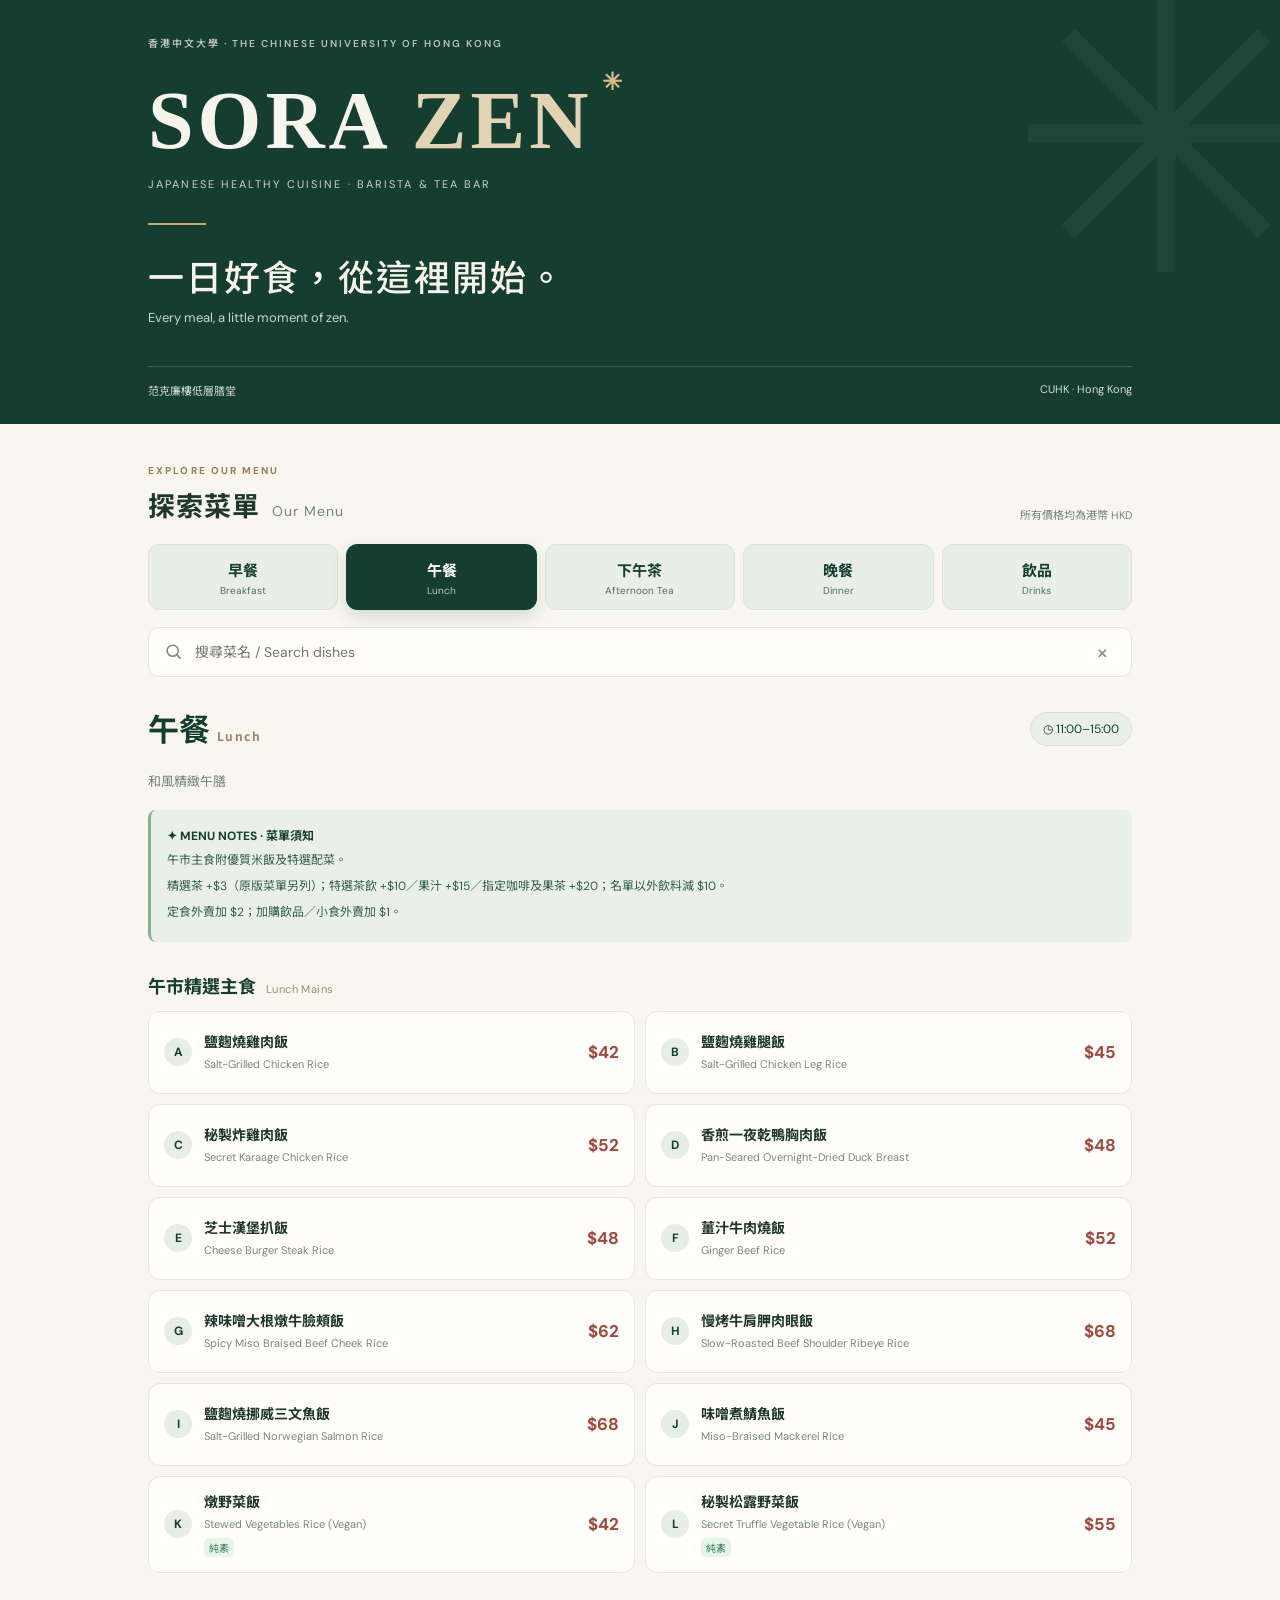
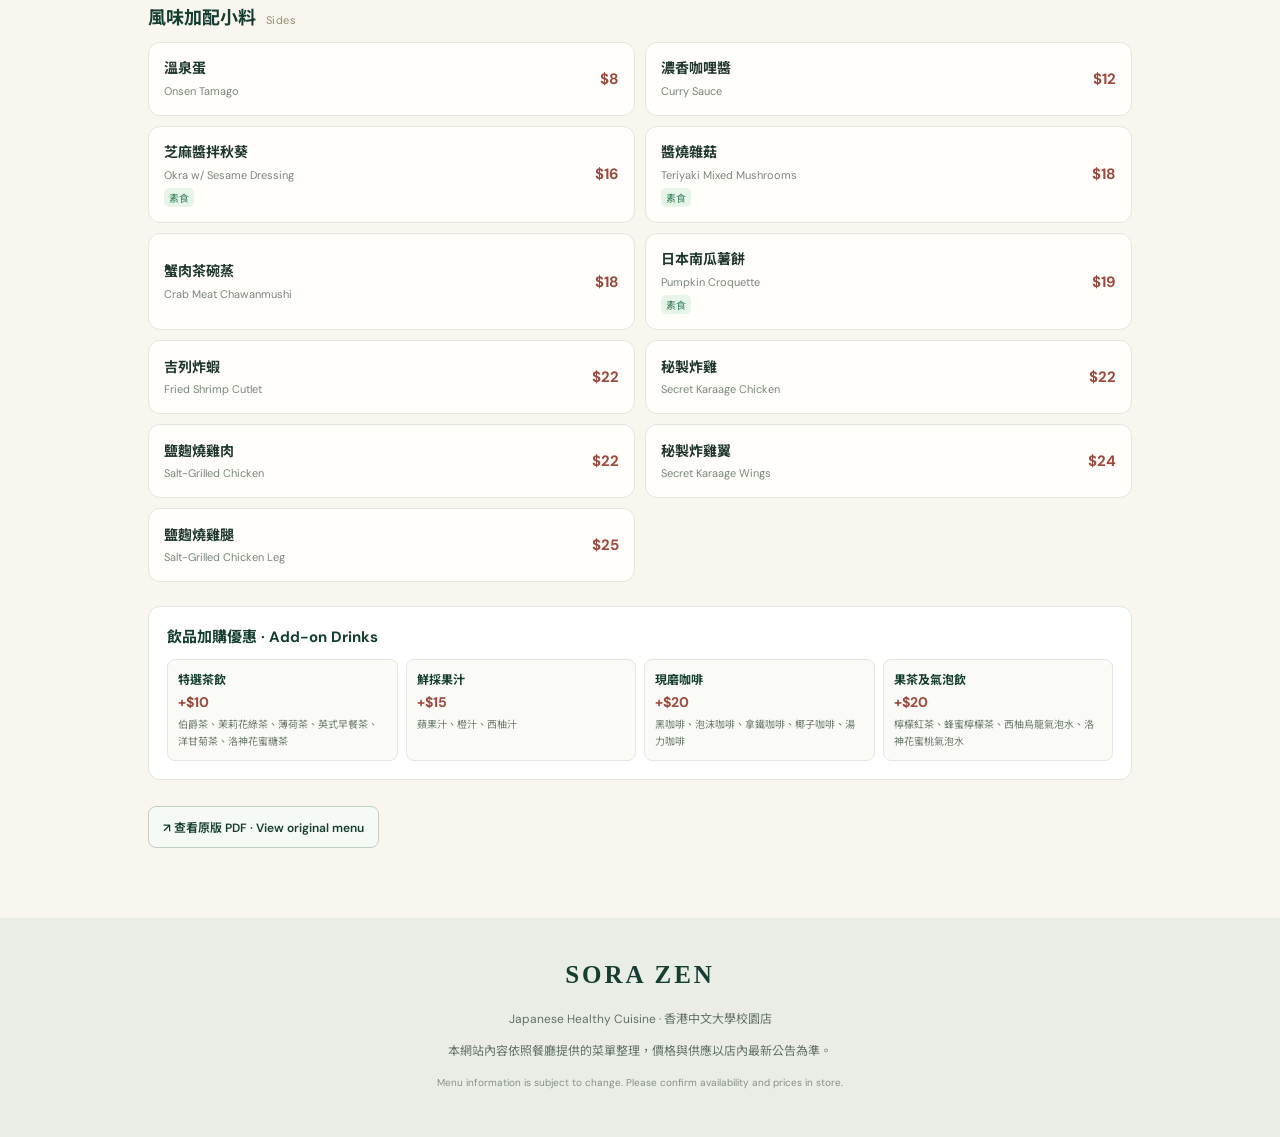
==== index.html @ f30c8d38 "Add files via upload" ====
<!doctype html><html lang="zh-Hant"><head><meta charset="utf-8"><meta name="viewport" content="width=device-width,initial-scale=1"><meta name="theme-color" content="#153e31"><meta name="description" content="SORA ZEN 香港中文大學餐廳電子菜單：早餐、午餐、下午茶、晚餐及全日飲品。"><title>SORA ZEN | Menu 菜單</title><link rel="stylesheet" href="style.css"></head><body><header class="hero"><div class="hero-inner"><div class="eyebrow">香港中文大學 · THE CHINESE UNIVERSITY OF HONG KONG</div><div class="brand">SORA <em>ZEN</em><span class="leaf">✳</span></div><div class="subbrand">JAPANESE HEALTHY CUISINE · BARISTA & TEA BAR</div><div class="hero-rule"></div><h1>一日好食，從這裡開始。</h1><p>Every meal, a little moment of zen.</p><div class="hero-bottom"><span>范克廉樓低層膳堂</span><span>CUHK · Hong Kong</span></div></div></header><main><div class="toolbar"><div class="toolbar-head"><div><span class="kicker">EXPLORE OUR MENU</span><h2>探索菜單 <span class="small-en">Our Menu</span></h2></div><span class="currency">所有價格均為港幣 HKD</span></div><nav id="tabs" class="tabs" aria-label="菜單分類"></nav><label class="searchbox"><svg viewBox="0 0 24 24" width="19" height="19" fill="none" stroke="currentColor" stroke-width="2"><circle cx="11" cy="11" r="7"/><path d="m16 16 5 5"/></svg><input id="search" type="search" placeholder="搜尋菜名 / Search dishes" autocomplete="off" aria-label="搜尋菜名"><button id="clear" class="clear" type="button" aria-label="清除搜尋">×</button></label></div><section id="menu" class="menu-area" aria-live="polite"></section><footer><div class="footer-brand">SORA ZEN</div><p>Japanese Healthy Cuisine · 香港中文大學校園店</p><p>本網站內容依照餐廳提供的菜單整理，價格與供應以店內最新公告為準。</p><p class="footnote">Menu information is subject to change. Please confirm availability and prices in store.</p></footer></main><script src="app.js" defer></script></body></html>
---- style.css ----
@import url('https://fonts.googleapis.com/css2?family=DM+Sans:wght@400;500;600;700&family=Noto+Sans+TC:wght@400;500;600;700&family=Playfair+Display:wght@600;700&display=swap');:root{--forest:#153e31;--forest2:#235341;--cream:#f8f6ef;--paper:#fffefa;--ink:#20372d;--muted:#75847b;--line:#e3e7df;--red:#9e493d;--gold:#c7a67b}*{box-sizing:border-box}html{scroll-behavior:smooth}body{margin:0;background:var(--cream);font-family:'DM Sans','Noto Sans TC',sans-serif;color:var(--ink);-webkit-font-smoothing:antialiased}button,input{font:inherit}button{cursor:pointer}.hero{background:var(--forest);color:#f6f4eb;position:relative;overflow:hidden}.hero:after{content:'✳';position:absolute;right:-45px;top:-105px;font-size:380px;color:#ffffff09;pointer-events:none}.hero-inner{max-width:1040px;margin:auto;padding:35px 28px 26px;position:relative;z-index:1}.eyebrow{font-size:10px;letter-spacing:2px;opacity:.74;font-weight:600}.brand{font-family:Georgia,serif;font-size:clamp(48px,8vw,82px);font-weight:700;letter-spacing:4px;line-height:1.35;margin-top:16px}.brand em{font-style:normal;color:#e2d3b4}.leaf{font-size:24px;vertical-align:top;color:#d3ba87;margin-left:10px}.subbrand{font-size:11px;letter-spacing:2.1px;color:#c8d5c9}.hero-rule{width:58px;height:2px;background:var(--gold);margin:32px 0 24px}.hero h1{font-size:clamp(23px,4vw,36px);font-weight:500;letter-spacing:2px;margin:0 0 7px}.hero p{color:#c9d7cc;font-size:13px;margin:0}.hero-bottom{border-top:1px solid #ffffff27;margin-top:40px;padding-top:15px;display:flex;justify-content:space-between;gap:15px;font-size:11px;color:#d3ddd4}.toolbar{max-width:1040px;margin:auto;padding:34px 28px 0}.toolbar-head{display:flex;justify-content:space-between;align-items:end;gap:10px}.kicker{color:#987c56;font-size:10px;letter-spacing:2.1px;font-weight:700}.toolbar h2{font-size:27px;letter-spacing:1px;margin:6px 0 20px}.small-en{font-size:14px;font-weight:400;color:var(--muted);margin-left:5px}.currency{font-size:11px;color:var(--muted);padding-bottom:22px}.tabs{display:grid;grid-template-columns:repeat(5,minmax(0,1fr));gap:8px}.tab{background:#e9eee7;color:var(--forest);border:1px solid #dce5db;border-radius:11px;padding:14px 4px 12px;transition:.2s;min-width:0}.tab.active{background:var(--forest);border-color:var(--forest);color:white;box-shadow:0 6px 16px #153e3126}.tab-zh{display:block;font-size:15px;font-weight:700}.tab-en{display:block;font-size:10px;opacity:.72;margin-top:3px}.searchbox{display:flex;align-items:center;gap:10px;margin-top:17px;border:1px solid #dfe6dc;background:var(--paper);padding:0 15px;border-radius:11px;color:#7c8b80}.searchbox input{height:48px;flex:1;border:0;outline:0;background:transparent;min-width:0;color:var(--ink);font-size:14px}.clear{background:none;border:0;color:#819188;font-size:23px;padding:3px 7px}.menu-area{max-width:1040px;margin:auto;padding:28px 28px 70px}.menu-intro{display:flex;align-items:center;justify-content:space-between;gap:16px;margin-bottom:18px}.menu-intro h2{font-family:Georgia,'Noto Sans TC',serif;font-size:31px;color:var(--forest);margin:0 0 3px}.menu-intro .en{color:#9a8466;font-size:12px;letter-spacing:1.4px}.menu-time{border:1px solid #d9e3d8;background:#eaf0e8;border-radius:30px;padding:8px 12px;color:var(--forest);font-size:12px;white-space:nowrap}.subtitle{font-size:13px;color:var(--muted);margin:0 0 20px}.info{background:#eaf0e8;border-left:3px solid #8eab91;border-radius:8px;padding:14px 16px;margin:15px 0 24px}.info p{font-size:12px;color:#345f49;margin:5px 0;line-height:1.75}.info strong{font-size:12px;color:var(--forest)}.section-title{display:flex;align-items:baseline;gap:10px;margin:30px 0 12px}.section-title h3{font-size:18px;margin:0;color:var(--forest)}.section-title span{font-size:11px;color:#9b8b72;letter-spacing:.4px}.dish-grid{display:grid;grid-template-columns:repeat(2,minmax(0,1fr));gap:10px}.dish{display:flex;align-items:center;gap:12px;background:var(--paper);border:1px solid var(--line);border-radius:12px;padding:15px 15px;min-height:83px}.code{display:flex;flex:none;align-items:center;justify-content:center;background:#e6eee7;color:var(--forest);font-size:12px;font-weight:700;width:28px;height:28px;border-radius:50%}.dish-main{min-width:0;flex:1}.dish-zh{font-size:14px;font-weight:700;line-height:1.55}.dish-en{font-size:11px;color:#79867d;margin-top:3px;line-height:1.5}.tag{display:inline-block;color:#39835b;background:#e7f5e9;border-radius:5px;font-size:10px;padding:2px 5px;margin-top:5px}.price{font-weight:700;color:var(--red);font-size:17px;white-space:nowrap;margin-left:auto}.price.dual{font-size:12px;line-height:1.8;text-align:right}.price.dual span{display:block}.price.dual small{font-size:10px;color:#9c9d93;font-weight:500;margin-right:5px}.addon .dish{min-height:74px}.addon .code{display:none}.addon .price{font-size:15px}.note-box{margin-top:32px;padding:20px;background:#f0e8da;border:1px solid #e9dcc7;border-radius:12px}.note-box h3{margin:0 0 10px;font-size:16px;color:#745a3a}.note-box p{font-size:12px;line-height:1.85;margin:6px 0;color:#675d4c}.drink-guide{margin-top:24px;border-radius:12px;border:1px solid var(--line);background:white;padding:18px}.drink-guide h3{margin:0 0 12px;font-size:15px;color:var(--forest)}.drink-guide .guide-grid{display:grid;grid-template-columns:repeat(4,1fr);gap:8px}.guide-card{border:1px solid #e1e8df;background:#fafbf7;border-radius:8px;padding:10px}.guide-card strong{display:block;font-size:12px;color:var(--forest)}.guide-card .up{display:block;color:var(--red);font-weight:700;font-size:14px;margin:5px 0}.guide-card small{display:block;font-size:10px;line-height:1.7;color:#6c786e}.pdf-link{display:inline-flex;gap:8px;align-items:center;border:1px solid #bfd0c3;color:var(--forest);border-radius:8px;text-decoration:none;padding:11px 14px;font-size:12px;font-weight:600;margin-top:26px;background:#f6faf4}.pdf-link:hover{background:#e7eee6}.empty{text-align:center;padding:50px 12px;color:var(--muted)}footer{background:#e9ede5;padding:36px 28px;text-align:center;color:#637268;font-size:12px;line-height:1.7}.footer-brand{font-family:Georgia,serif;color:var(--forest);font-size:25px;font-weight:700;letter-spacing:3px}.footnote{font-size:10px;color:#869187}@media(max-width:680px){.hero-inner{padding:29px 20px 21px}.hero-bottom{margin-top:29px}.toolbar{padding:27px 16px 0}.toolbar h2{font-size:24px}.currency{font-size:9px;max-width:100px;text-align:right}.tabs{gap:5px}.tab{padding:12px 1px 10px;border-radius:9px}.tab-zh{font-size:13px}.tab-en{font-size:9px;letter-spacing:-.4px}.menu-area{padding:24px 16px 55px}.dish-grid{grid-template-columns:1fr;gap:8px}.dish{padding:13px 12px;min-height:76px}.dish-zh{font-size:14px}.dish-en{font-size:11px}.menu-intro h2{font-size:28px}.menu-time{font-size:11px}.drink-guide .guide-grid{grid-template-columns:repeat(2,1fr)}.section-title{margin-top:27px}}@media(max-width:360px){.tab-en{font-size:8px}.tab-zh{font-size:12px}.brand{font-size:43px}.dish-zh{font-size:13px}}
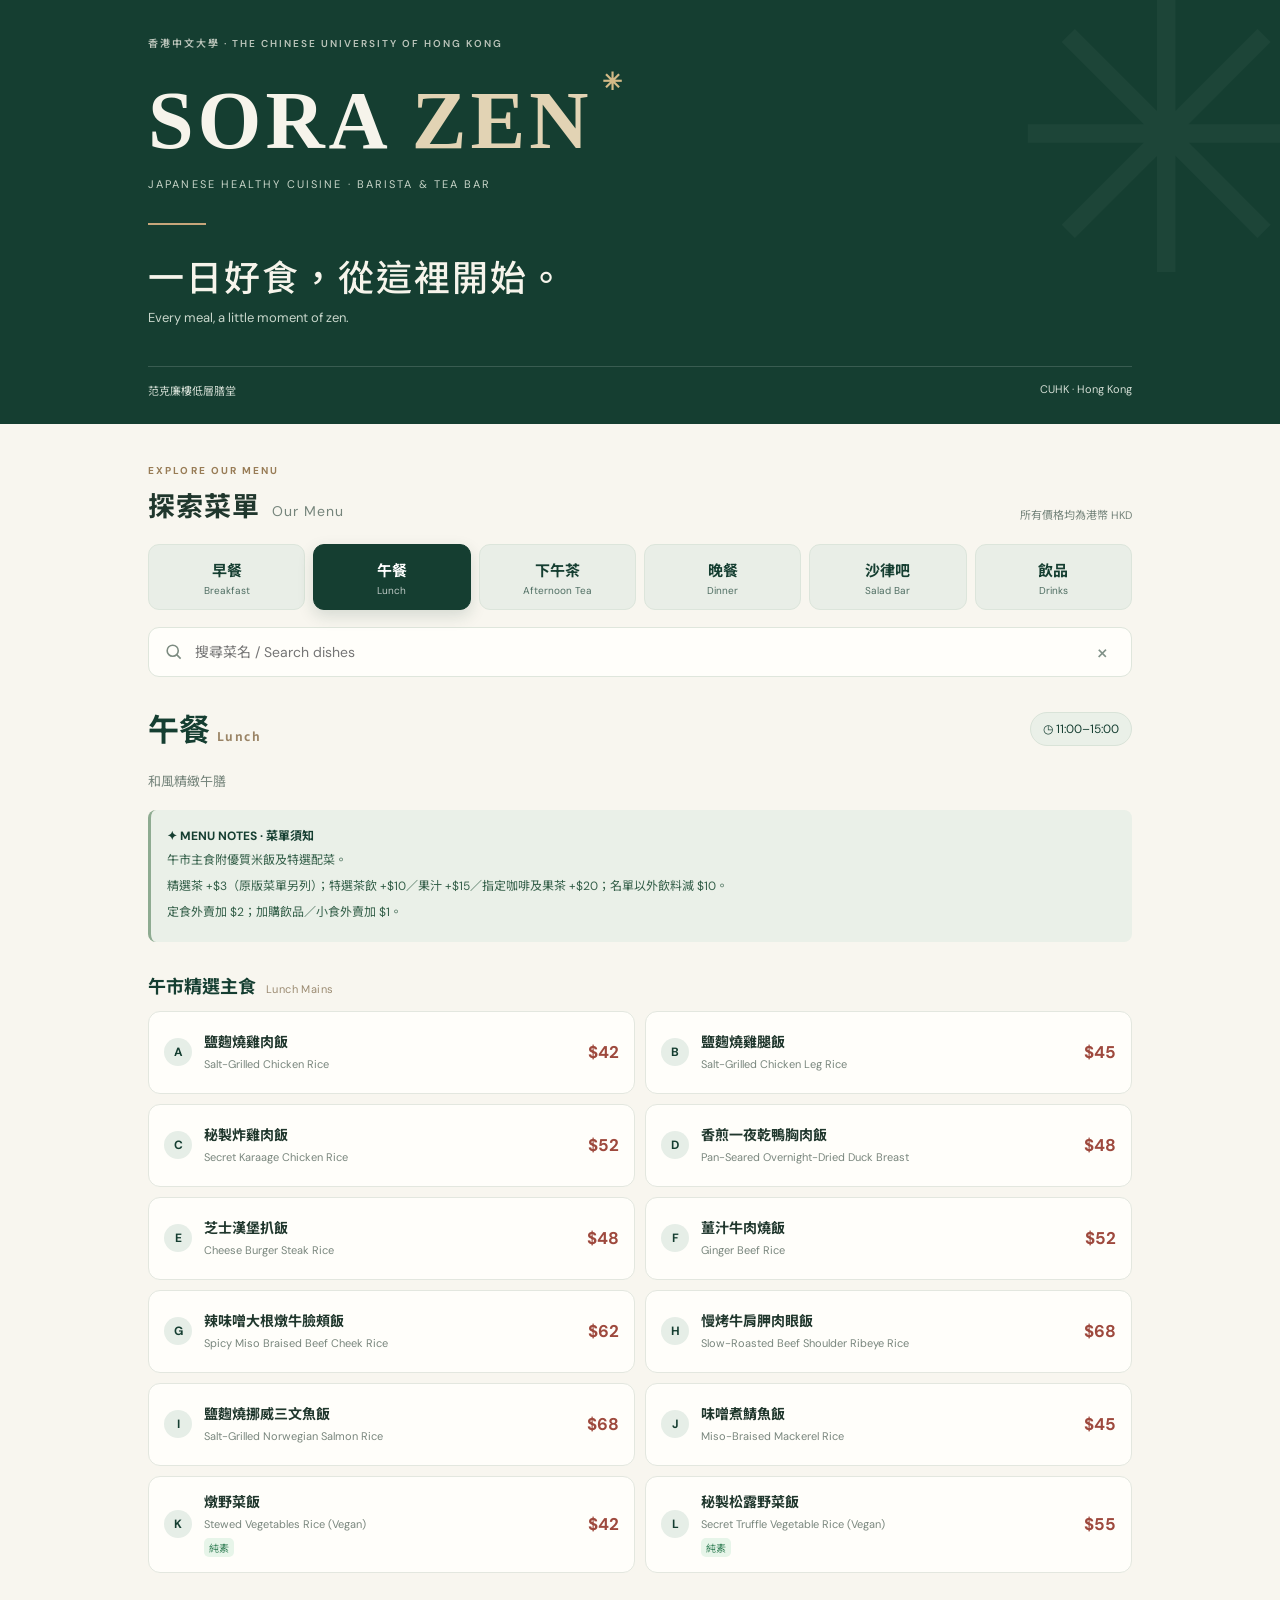
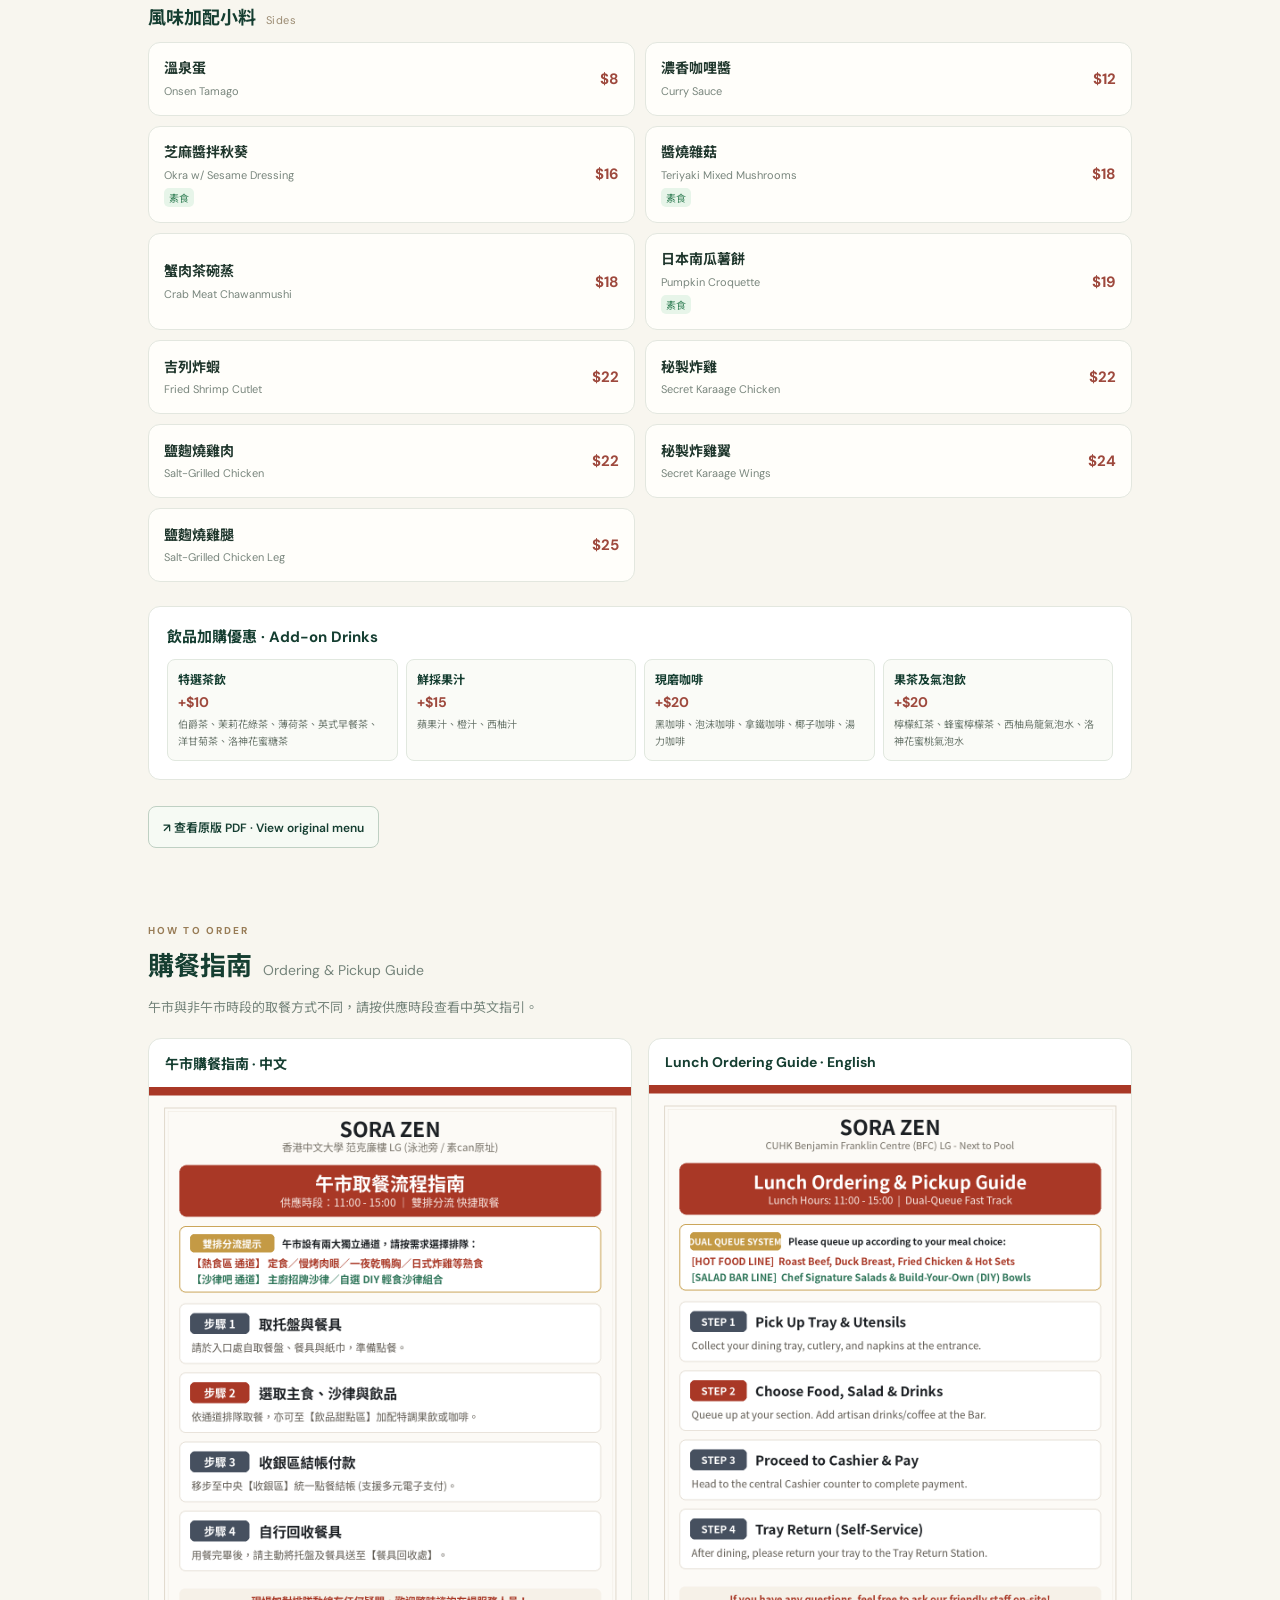
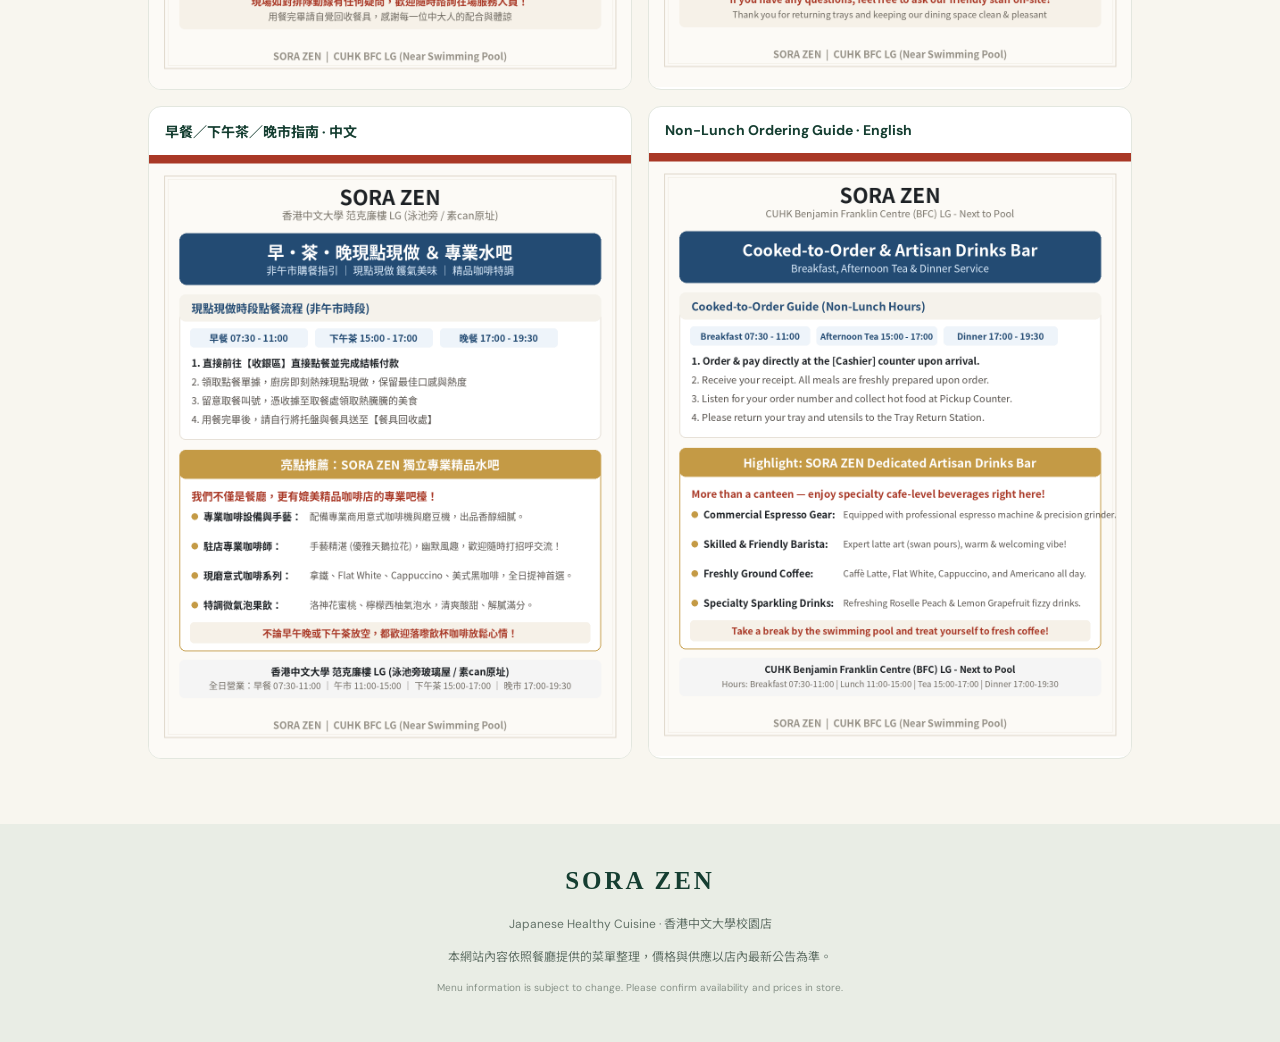
==== commit b67af5f5: "Add files via upload" ====
--- a/index.html
+++ b/index.html
@@ -1 +1 @@
-<!doctype html><html lang="zh-Hant"><head><meta charset="utf-8"><meta name="viewport" content="width=device-width,initial-scale=1"><meta name="theme-color" content="#153e31"><meta name="description" content="SORA ZEN 香港中文大學餐廳電子菜單：早餐、午餐、下午茶、晚餐及全日飲品。"><title>SORA ZEN | Menu 菜單</title><link rel="stylesheet" href="style.css"></head><body><header class="hero"><div class="hero-inner"><div class="eyebrow">香港中文大學 · THE CHINESE UNIVERSITY OF HONG KONG</div><div class="brand">SORA <em>ZEN</em><span class="leaf">✳</span></div><div class="subbrand">JAPANESE HEALTHY CUISINE · BARISTA & TEA BAR</div><div class="hero-rule"></div><h1>一日好食，從這裡開始。</h1><p>Every meal, a little moment of zen.</p><div class="hero-bottom"><span>范克廉樓低層膳堂</span><span>CUHK · Hong Kong</span></div></div></header><main><div class="toolbar"><div class="toolbar-head"><div><span class="kicker">EXPLORE OUR MENU</span><h2>探索菜單 <span class="small-en">Our Menu</span></h2></div><span class="currency">所有價格均為港幣 HKD</span></div><nav id="tabs" class="tabs" aria-label="菜單分類"></nav><label class="searchbox"><svg viewBox="0 0 24 24" width="19" height="19" fill="none" stroke="currentColor" stroke-width="2"><circle cx="11" cy="11" r="7"/><path d="m16 16 5 5"/></svg><input id="search" type="search" placeholder="搜尋菜名 / Search dishes" autocomplete="off" aria-label="搜尋菜名"><button id="clear" class="clear" type="button" aria-label="清除搜尋">×</button></label></div><section id="menu" class="menu-area" aria-live="polite"></section><footer><div class="footer-brand">SORA ZEN</div><p>Japanese Healthy Cuisine · 香港中文大學校園店</p><p>本網站內容依照餐廳提供的菜單整理，價格與供應以店內最新公告為準。</p><p class="footnote">Menu information is subject to change. Please confirm availability and prices in store.</p></footer></main><script src="app.js" defer></script></body></html>+<!doctype html><html lang="zh-Hant"><head><meta charset="utf-8"><meta name="viewport" content="width=device-width,initial-scale=1"><meta name="theme-color" content="#153e31"><meta name="description" content="SORA ZEN 香港中文大學餐廳電子菜單：早餐、午餐、下午茶、晚餐及全日飲品。"><title>SORA ZEN | Menu 菜單</title><link rel="stylesheet" href="style.css"></head><body><header class="hero"><div class="hero-inner"><div class="eyebrow">香港中文大學 · THE CHINESE UNIVERSITY OF HONG KONG</div><div class="brand">SORA <em>ZEN</em><span class="leaf">✳</span></div><div class="subbrand">JAPANESE HEALTHY CUISINE · BARISTA & TEA BAR</div><div class="hero-rule"></div><h1>一日好食，從這裡開始。</h1><p>Every meal, a little moment of zen.</p><div class="hero-bottom"><span>范克廉樓低層膳堂</span><span>CUHK · Hong Kong</span></div></div></header><main><div class="toolbar"><div class="toolbar-head"><div><span class="kicker">EXPLORE OUR MENU</span><h2>探索菜單 <span class="small-en">Our Menu</span></h2></div><span class="currency">所有價格均為港幣 HKD</span></div><nav id="tabs" class="tabs" aria-label="菜單分類"></nav><label class="searchbox"><svg viewBox="0 0 24 24" width="19" height="19" fill="none" stroke="currentColor" stroke-width="2"><circle cx="11" cy="11" r="7"/><path d="m16 16 5 5"/></svg><input id="search" type="search" placeholder="搜尋菜名 / Search dishes" autocomplete="off" aria-label="搜尋菜名"><button id="clear" class="clear" type="button" aria-label="清除搜尋">×</button></label></div><section id="menu" class="menu-area" aria-live="polite"></section><section class="ordering-guides" id="ordering-guides"><div class="guide-heading"><span class="kicker">HOW TO ORDER</span><h2>購餐指南 <span class="small-en">Ordering & Pickup Guide</span></h2><p>午市與非午市時段的取餐方式不同，請按供應時段查看中英文指引。</p></div><div class="ordering-grid"><article><h3>午市購餐指南 · 中文</h3><a href="guides/ordering-zh-lunch.png" target="_blank" rel="noopener"><img loading="lazy" src="guides/ordering-zh-lunch.png" alt="午市購餐流程中文指引"></a></article><article><h3>Lunch Ordering Guide · English</h3><a href="guides/ordering-en-lunch.png" target="_blank" rel="noopener"><img loading="lazy" src="guides/ordering-en-lunch.png" alt="Lunch ordering and pickup guide in English"></a></article><article><h3>早餐／下午茶／晚市指南 · 中文</h3><a href="guides/ordering-zh-non-lunch.png" target="_blank" rel="noopener"><img loading="lazy" src="guides/ordering-zh-non-lunch.png" alt="非午市購餐流程中文指引"></a></article><article><h3>Non-Lunch Ordering Guide · English</h3><a href="guides/ordering-en-non-lunch.png" target="_blank" rel="noopener"><img loading="lazy" src="guides/ordering-en-non-lunch.png" alt="Non-lunch cooked to order guide in English"></a></article></div></section><footer><div class="footer-brand">SORA ZEN</div><p>Japanese Healthy Cuisine · 香港中文大學校園店</p><p>本網站內容依照餐廳提供的菜單整理，價格與供應以店內最新公告為準。</p><p class="footnote">Menu information is subject to change. Please confirm availability and prices in store.</p></footer></main><script src="app.js" defer></script></body></html>
--- a/style.css
+++ b/style.css
@@ -1 +1,2 @@
-@import url('https://fonts.googleapis.com/css2?family=DM+Sans:wght@400;500;600;700&family=Noto+Sans+TC:wght@400;500;600;700&family=Playfair+Display:wght@600;700&display=swap');:root{--forest:#153e31;--forest2:#235341;--cream:#f8f6ef;--paper:#fffefa;--ink:#20372d;--muted:#75847b;--line:#e3e7df;--red:#9e493d;--gold:#c7a67b}*{box-sizing:border-box}html{scroll-behavior:smooth}body{margin:0;background:var(--cream);font-family:'DM Sans','Noto Sans TC',sans-serif;color:var(--ink);-webkit-font-smoothing:antialiased}button,input{font:inherit}button{cursor:pointer}.hero{background:var(--forest);color:#f6f4eb;position:relative;overflow:hidden}.hero:after{content:'✳';position:absolute;right:-45px;top:-105px;font-size:380px;color:#ffffff09;pointer-events:none}.hero-inner{max-width:1040px;margin:auto;padding:35px 28px 26px;position:relative;z-index:1}.eyebrow{font-size:10px;letter-spacing:2px;opacity:.74;font-weight:600}.brand{font-family:Georgia,serif;font-size:clamp(48px,8vw,82px);font-weight:700;letter-spacing:4px;line-height:1.35;margin-top:16px}.brand em{font-style:normal;color:#e2d3b4}.leaf{font-size:24px;vertical-align:top;color:#d3ba87;margin-left:10px}.subbrand{font-size:11px;letter-spacing:2.1px;color:#c8d5c9}.hero-rule{width:58px;height:2px;background:var(--gold);margin:32px 0 24px}.hero h1{font-size:clamp(23px,4vw,36px);font-weight:500;letter-spacing:2px;margin:0 0 7px}.hero p{color:#c9d7cc;font-size:13px;margin:0}.hero-bottom{border-top:1px solid #ffffff27;margin-top:40px;padding-top:15px;display:flex;justify-content:space-between;gap:15px;font-size:11px;color:#d3ddd4}.toolbar{max-width:1040px;margin:auto;padding:34px 28px 0}.toolbar-head{display:flex;justify-content:space-between;align-items:end;gap:10px}.kicker{color:#987c56;font-size:10px;letter-spacing:2.1px;font-weight:700}.toolbar h2{font-size:27px;letter-spacing:1px;margin:6px 0 20px}.small-en{font-size:14px;font-weight:400;color:var(--muted);margin-left:5px}.currency{font-size:11px;color:var(--muted);padding-bottom:22px}.tabs{display:grid;grid-template-columns:repeat(5,minmax(0,1fr));gap:8px}.tab{background:#e9eee7;color:var(--forest);border:1px solid #dce5db;border-radius:11px;padding:14px 4px 12px;transition:.2s;min-width:0}.tab.active{background:var(--forest);border-color:var(--forest);color:white;box-shadow:0 6px 16px #153e3126}.tab-zh{display:block;font-size:15px;font-weight:700}.tab-en{display:block;font-size:10px;opacity:.72;margin-top:3px}.searchbox{display:flex;align-items:center;gap:10px;margin-top:17px;border:1px solid #dfe6dc;background:var(--paper);padding:0 15px;border-radius:11px;color:#7c8b80}.searchbox input{height:48px;flex:1;border:0;outline:0;background:transparent;min-width:0;color:var(--ink);font-size:14px}.clear{background:none;border:0;color:#819188;font-size:23px;padding:3px 7px}.menu-area{max-width:1040px;margin:auto;padding:28px 28px 70px}.menu-intro{display:flex;align-items:center;justify-content:space-between;gap:16px;margin-bottom:18px}.menu-intro h2{font-family:Georgia,'Noto Sans TC',serif;font-size:31px;color:var(--forest);margin:0 0 3px}.menu-intro .en{color:#9a8466;font-size:12px;letter-spacing:1.4px}.menu-time{border:1px solid #d9e3d8;background:#eaf0e8;border-radius:30px;padding:8px 12px;color:var(--forest);font-size:12px;white-space:nowrap}.subtitle{font-size:13px;color:var(--muted);margin:0 0 20px}.info{background:#eaf0e8;border-left:3px solid #8eab91;border-radius:8px;padding:14px 16px;margin:15px 0 24px}.info p{font-size:12px;color:#345f49;margin:5px 0;line-height:1.75}.info strong{font-size:12px;color:var(--forest)}.section-title{display:flex;align-items:baseline;gap:10px;margin:30px 0 12px}.section-title h3{font-size:18px;margin:0;color:var(--forest)}.section-title span{font-size:11px;color:#9b8b72;letter-spacing:.4px}.dish-grid{display:grid;grid-template-columns:repeat(2,minmax(0,1fr));gap:10px}.dish{display:flex;align-items:center;gap:12px;background:var(--paper);border:1px solid var(--line);border-radius:12px;padding:15px 15px;min-height:83px}.code{display:flex;flex:none;align-items:center;justify-content:center;background:#e6eee7;color:var(--forest);font-size:12px;font-weight:700;width:28px;height:28px;border-radius:50%}.dish-main{min-width:0;flex:1}.dish-zh{font-size:14px;font-weight:700;line-height:1.55}.dish-en{font-size:11px;color:#79867d;margin-top:3px;line-height:1.5}.tag{display:inline-block;color:#39835b;background:#e7f5e9;border-radius:5px;font-size:10px;padding:2px 5px;margin-top:5px}.price{font-weight:700;color:var(--red);font-size:17px;white-space:nowrap;margin-left:auto}.price.dual{font-size:12px;line-height:1.8;text-align:right}.price.dual span{display:block}.price.dual small{font-size:10px;color:#9c9d93;font-weight:500;margin-right:5px}.addon .dish{min-height:74px}.addon .code{display:none}.addon .price{font-size:15px}.note-box{margin-top:32px;padding:20px;background:#f0e8da;border:1px solid #e9dcc7;border-radius:12px}.note-box h3{margin:0 0 10px;font-size:16px;color:#745a3a}.note-box p{font-size:12px;line-height:1.85;margin:6px 0;color:#675d4c}.drink-guide{margin-top:24px;border-radius:12px;border:1px solid var(--line);background:white;padding:18px}.drink-guide h3{margin:0 0 12px;font-size:15px;color:var(--forest)}.drink-guide .guide-grid{display:grid;grid-template-columns:repeat(4,1fr);gap:8px}.guide-card{border:1px solid #e1e8df;background:#fafbf7;border-radius:8px;padding:10px}.guide-card strong{display:block;font-size:12px;color:var(--forest)}.guide-card .up{display:block;color:var(--red);font-weight:700;font-size:14px;margin:5px 0}.guide-card small{display:block;font-size:10px;line-height:1.7;color:#6c786e}.pdf-link{display:inline-flex;gap:8px;align-items:center;border:1px solid #bfd0c3;color:var(--forest);border-radius:8px;text-decoration:none;padding:11px 14px;font-size:12px;font-weight:600;margin-top:26px;background:#f6faf4}.pdf-link:hover{background:#e7eee6}.empty{text-align:center;padding:50px 12px;color:var(--muted)}footer{background:#e9ede5;padding:36px 28px;text-align:center;color:#637268;font-size:12px;line-height:1.7}.footer-brand{font-family:Georgia,serif;color:var(--forest);font-size:25px;font-weight:700;letter-spacing:3px}.footnote{font-size:10px;color:#869187}@media(max-width:680px){.hero-inner{padding:29px 20px 21px}.hero-bottom{margin-top:29px}.toolbar{padding:27px 16px 0}.toolbar h2{font-size:24px}.currency{font-size:9px;max-width:100px;text-align:right}.tabs{gap:5px}.tab{padding:12px 1px 10px;border-radius:9px}.tab-zh{font-size:13px}.tab-en{font-size:9px;letter-spacing:-.4px}.menu-area{padding:24px 16px 55px}.dish-grid{grid-template-columns:1fr;gap:8px}.dish{padding:13px 12px;min-height:76px}.dish-zh{font-size:14px}.dish-en{font-size:11px}.menu-intro h2{font-size:28px}.menu-time{font-size:11px}.drink-guide .guide-grid{grid-template-columns:repeat(2,1fr)}.section-title{margin-top:27px}}@media(max-width:360px){.tab-en{font-size:8px}.tab-zh{font-size:12px}.brand{font-size:43px}.dish-zh{font-size:13px}}+@import url('https://fonts.googleapis.com/css2?family=DM+Sans:wght@400;500;600;700&family=Noto+Sans+TC:wght@400;500;600;700&family=Playfair+Display:wght@600;700&display=swap');:root{--forest:#153e31;--forest2:#235341;--cream:#f8f6ef;--paper:#fffefa;--ink:#20372d;--muted:#75847b;--line:#e3e7df;--red:#9e493d;--gold:#c7a67b}*{box-sizing:border-box}html{scroll-behavior:smooth}body{margin:0;background:var(--cream);font-family:'DM Sans','Noto Sans TC',sans-serif;color:var(--ink);-webkit-font-smoothing:antialiased}button,input{font:inherit}button{cursor:pointer}.hero{background:var(--forest);color:#f6f4eb;position:relative;overflow:hidden}.hero:after{content:'✳';position:absolute;right:-45px;top:-105px;font-size:380px;color:#ffffff09;pointer-events:none}.hero-inner{max-width:1040px;margin:auto;padding:35px 28px 26px;position:relative;z-index:1}.eyebrow{font-size:10px;letter-spacing:2px;opacity:.74;font-weight:600}.brand{font-family:Georgia,serif;font-size:clamp(48px,8vw,82px);font-weight:700;letter-spacing:4px;line-height:1.35;margin-top:16px}.brand em{font-style:normal;color:#e2d3b4}.leaf{font-size:24px;vertical-align:top;color:#d3ba87;margin-left:10px}.subbrand{font-size:11px;letter-spacing:2.1px;color:#c8d5c9}.hero-rule{width:58px;height:2px;background:var(--gold);margin:32px 0 24px}.hero h1{font-size:clamp(23px,4vw,36px);font-weight:500;letter-spacing:2px;margin:0 0 7px}.hero p{color:#c9d7cc;font-size:13px;margin:0}.hero-bottom{border-top:1px solid #ffffff27;margin-top:40px;padding-top:15px;display:flex;justify-content:space-between;gap:15px;font-size:11px;color:#d3ddd4}.toolbar{max-width:1040px;margin:auto;padding:34px 28px 0}.toolbar-head{display:flex;justify-content:space-between;align-items:end;gap:10px}.kicker{color:#987c56;font-size:10px;letter-spacing:2.1px;font-weight:700}.toolbar h2{font-size:27px;letter-spacing:1px;margin:6px 0 20px}.small-en{font-size:14px;font-weight:400;color:var(--muted);margin-left:5px}.currency{font-size:11px;color:var(--muted);padding-bottom:22px}.tabs{display:grid;grid-template-columns:repeat(6,minmax(0,1fr));gap:8px}.tab{background:#e9eee7;color:var(--forest);border:1px solid #dce5db;border-radius:11px;padding:14px 4px 12px;transition:.2s;min-width:0}.tab.active{background:var(--forest);border-color:var(--forest);color:white;box-shadow:0 6px 16px #153e3126}.tab-zh{display:block;font-size:15px;font-weight:700}.tab-en{display:block;font-size:10px;opacity:.72;margin-top:3px}.searchbox{display:flex;align-items:center;gap:10px;margin-top:17px;border:1px solid #dfe6dc;background:var(--paper);padding:0 15px;border-radius:11px;color:#7c8b80}.searchbox input{height:48px;flex:1;border:0;outline:0;background:transparent;min-width:0;color:var(--ink);font-size:14px}.clear{background:none;border:0;color:#819188;font-size:23px;padding:3px 7px}.menu-area{max-width:1040px;margin:auto;padding:28px 28px 70px}.menu-intro{display:flex;align-items:center;justify-content:space-between;gap:16px;margin-bottom:18px}.menu-intro h2{font-family:Georgia,'Noto Sans TC',serif;font-size:31px;color:var(--forest);margin:0 0 3px}.menu-intro .en{color:#9a8466;font-size:12px;letter-spacing:1.4px}.menu-time{border:1px solid #d9e3d8;background:#eaf0e8;border-radius:30px;padding:8px 12px;color:var(--forest);font-size:12px;white-space:nowrap}.subtitle{font-size:13px;color:var(--muted);margin:0 0 20px}.info{background:#eaf0e8;border-left:3px solid #8eab91;border-radius:8px;padding:14px 16px;margin:15px 0 24px}.info p{font-size:12px;color:#345f49;margin:5px 0;line-height:1.75}.info strong{font-size:12px;color:var(--forest)}.section-title{display:flex;align-items:baseline;gap:10px;margin:30px 0 12px}.section-title h3{font-size:18px;margin:0;color:var(--forest)}.section-title span{font-size:11px;color:#9b8b72;letter-spacing:.4px}.dish-grid{display:grid;grid-template-columns:repeat(2,minmax(0,1fr));gap:10px}.dish{display:flex;align-items:center;gap:12px;background:var(--paper);border:1px solid var(--line);border-radius:12px;padding:15px 15px;min-height:83px}.code{display:flex;flex:none;align-items:center;justify-content:center;background:#e6eee7;color:var(--forest);font-size:12px;font-weight:700;width:28px;height:28px;border-radius:50%}.dish-main{min-width:0;flex:1}.dish-zh{font-size:14px;font-weight:700;line-height:1.55}.dish-en{font-size:11px;color:#79867d;margin-top:3px;line-height:1.5}.tag{display:inline-block;color:#39835b;background:#e7f5e9;border-radius:5px;font-size:10px;padding:2px 5px;margin-top:5px}.price{font-weight:700;color:var(--red);font-size:17px;white-space:nowrap;margin-left:auto}.price.dual{font-size:12px;line-height:1.8;text-align:right}.price.dual span{display:block}.price.dual small{font-size:10px;color:#9c9d93;font-weight:500;margin-right:5px}.addon .dish{min-height:74px}.addon .code{display:none}.addon .price{font-size:15px}.note-box{margin-top:32px;padding:20px;background:#f0e8da;border:1px solid #e9dcc7;border-radius:12px}.note-box h3{margin:0 0 10px;font-size:16px;color:#745a3a}.note-box p{font-size:12px;line-height:1.85;margin:6px 0;color:#675d4c}.drink-guide{margin-top:24px;border-radius:12px;border:1px solid var(--line);background:white;padding:18px}.drink-guide h3{margin:0 0 12px;font-size:15px;color:var(--forest)}.drink-guide .guide-grid{display:grid;grid-template-columns:repeat(4,1fr);gap:8px}.guide-card{border:1px solid #e1e8df;background:#fafbf7;border-radius:8px;padding:10px}.guide-card strong{display:block;font-size:12px;color:var(--forest)}.guide-card .up{display:block;color:var(--red);font-weight:700;font-size:14px;margin:5px 0}.guide-card small{display:block;font-size:10px;line-height:1.7;color:#6c786e}.pdf-link{display:inline-flex;gap:8px;align-items:center;border:1px solid #bfd0c3;color:var(--forest);border-radius:8px;text-decoration:none;padding:11px 14px;font-size:12px;font-weight:600;margin-top:26px;background:#f6faf4}.pdf-link:hover{background:#e7eee6}.empty{text-align:center;padding:50px 12px;color:var(--muted)}footer{background:#e9ede5;padding:36px 28px;text-align:center;color:#637268;font-size:12px;line-height:1.7}.footer-brand{font-family:Georgia,serif;color:var(--forest);font-size:25px;font-weight:700;letter-spacing:3px}.footnote{font-size:10px;color:#869187}@media(max-width:680px){.hero-inner{padding:29px 20px 21px}.hero-bottom{margin-top:29px}.toolbar{padding:27px 16px 0}.toolbar h2{font-size:24px}.currency{font-size:9px;max-width:100px;text-align:right}.tabs{gap:5px}.tab{padding:12px 1px 10px;border-radius:9px}.tab-zh{font-size:13px}.tab-en{font-size:9px;letter-spacing:-.4px}.menu-area{padding:24px 16px 55px}.dish-grid{grid-template-columns:1fr;gap:8px}.dish{padding:13px 12px;min-height:76px}.dish-zh{font-size:14px}.dish-en{font-size:11px}.menu-intro h2{font-size:28px}.menu-time{font-size:11px}.drink-guide .guide-grid{grid-template-columns:repeat(2,1fr)}.section-title{margin-top:27px}}@media(max-width:360px){.tab-en{font-size:8px}.tab-zh{font-size:12px}.brand{font-size:43px}.dish-zh{font-size:13px}}
+.ordering-guides{max-width:1040px;margin:0 auto 65px;padding:0 28px}.guide-heading{margin-bottom:18px}.guide-heading h2{font-size:26px;color:var(--forest);margin:6px 0}.guide-heading p{color:var(--muted);font-size:13px;line-height:1.8}.ordering-grid{display:grid;grid-template-columns:repeat(2,minmax(0,1fr));gap:16px}.ordering-grid article{background:white;border:1px solid var(--line);border-radius:13px;overflow:hidden}.ordering-grid h3{padding:14px 16px;margin:0;font-size:14px;color:var(--forest)}.ordering-grid a{display:block}.ordering-grid img{display:block;width:100%;height:auto}.ordering-grid a:focus-visible{outline:3px solid #a1bbac}@media(max-width:680px){.ordering-guides{padding:0 16px}.ordering-grid{grid-template-columns:1fr}.tabs{grid-template-columns:repeat(3,minmax(0,1fr))}.tab{padding:11px 3px}.tab-zh{font-size:14px}.tab-en{font-size:10px}}
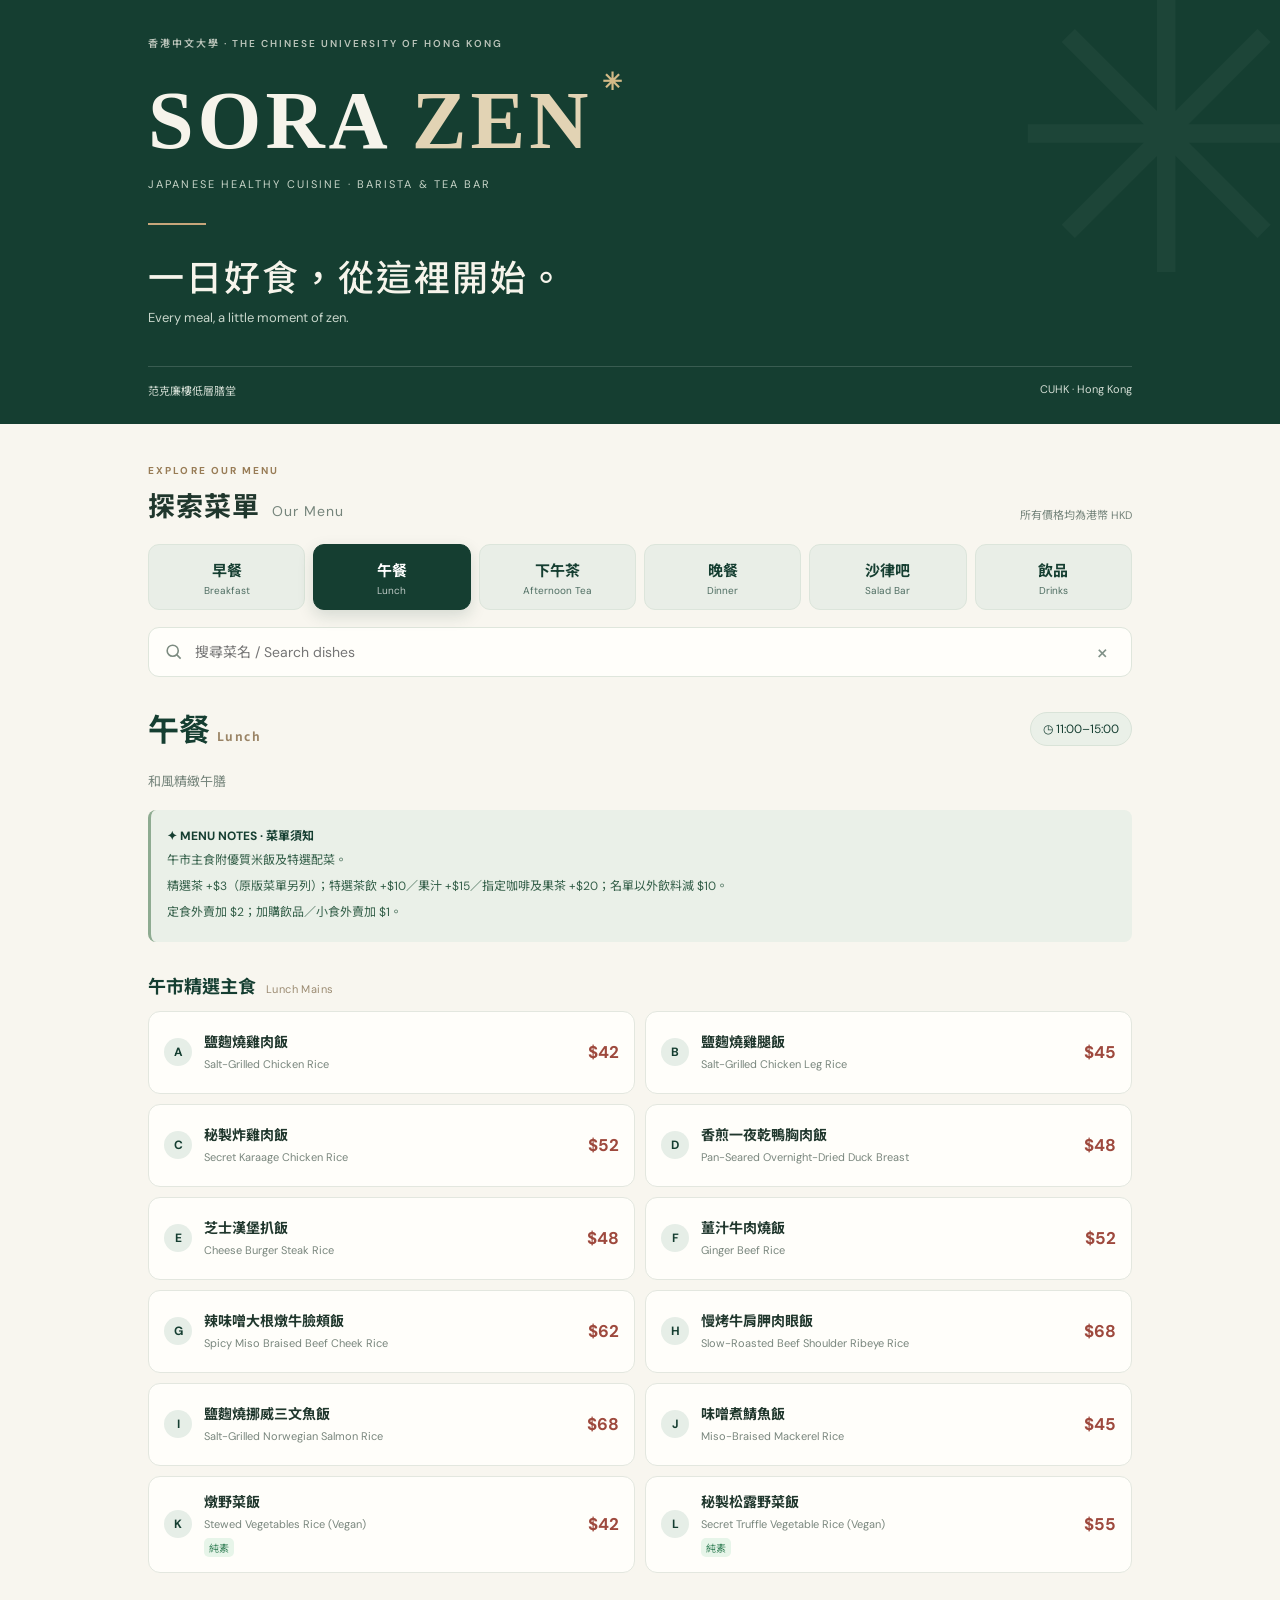
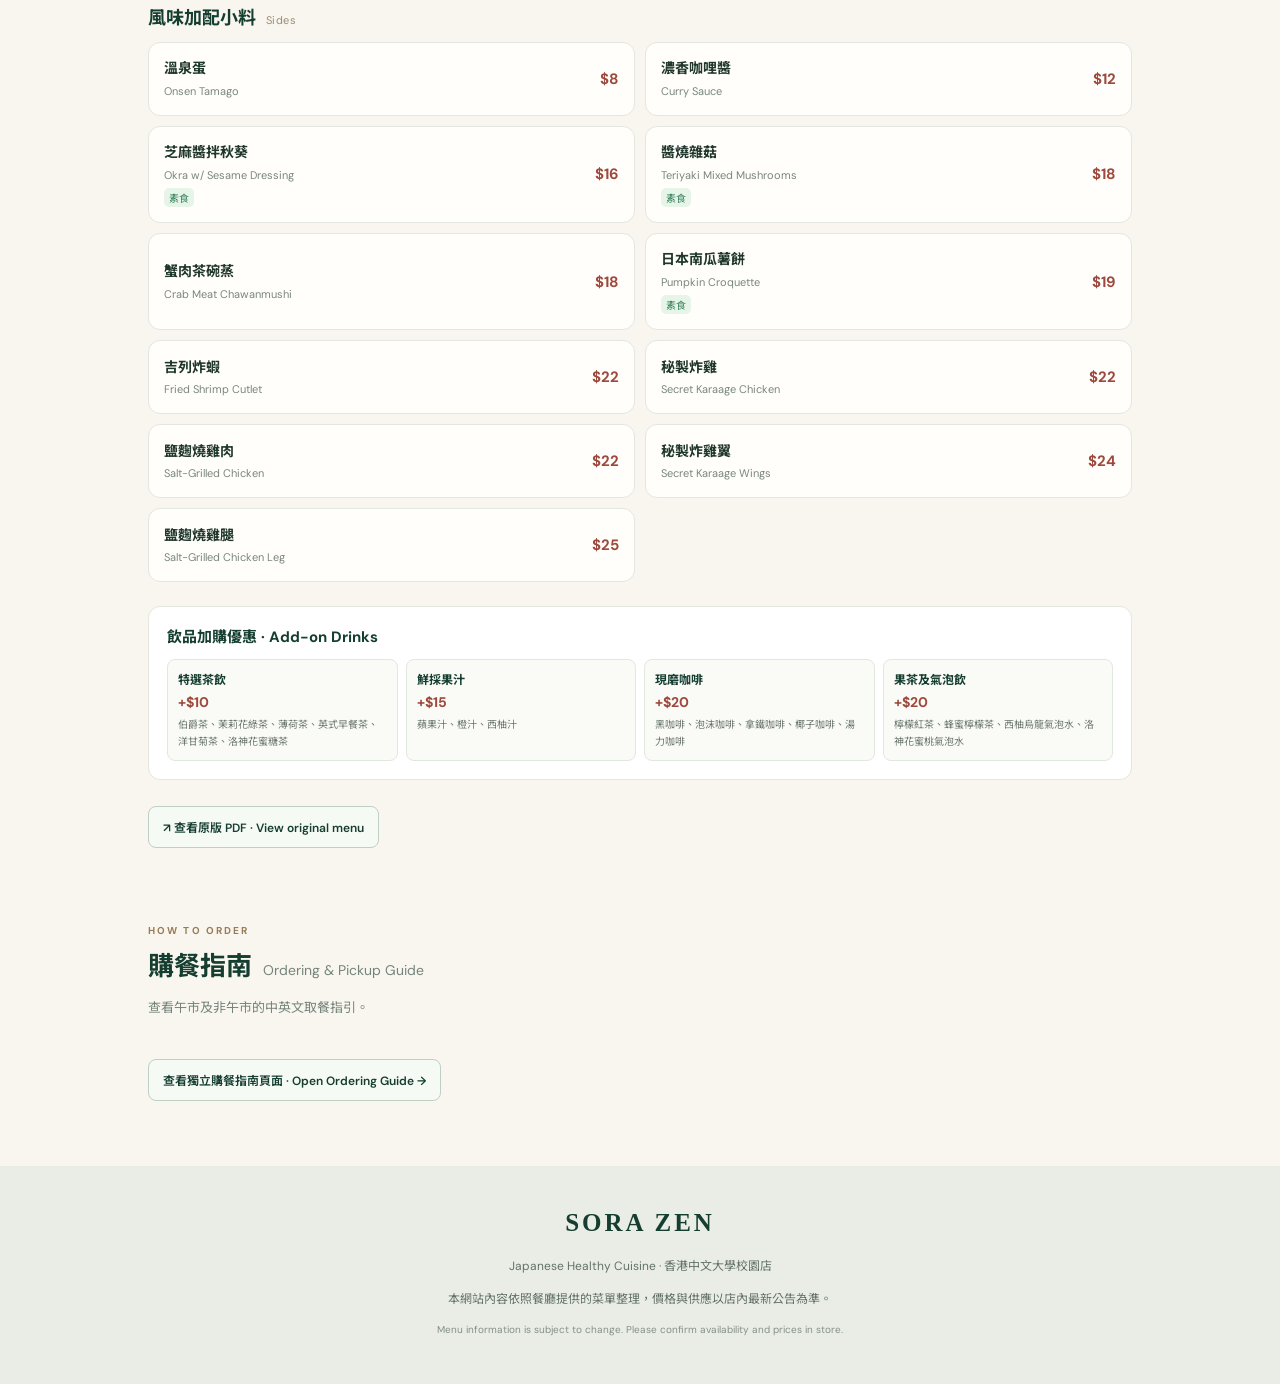
==== commit e3fad916: "Add files via upload" ====
--- a/index.html
+++ b/index.html
@@ -1 +1 @@
-<!doctype html><html lang="zh-Hant"><head><meta charset="utf-8"><meta name="viewport" content="width=device-width,initial-scale=1"><meta name="theme-color" content="#153e31"><meta name="description" content="SORA ZEN 香港中文大學餐廳電子菜單：早餐、午餐、下午茶、晚餐及全日飲品。"><title>SORA ZEN | Menu 菜單</title><link rel="stylesheet" href="style.css"></head><body><header class="hero"><div class="hero-inner"><div class="eyebrow">香港中文大學 · THE CHINESE UNIVERSITY OF HONG KONG</div><div class="brand">SORA <em>ZEN</em><span class="leaf">✳</span></div><div class="subbrand">JAPANESE HEALTHY CUISINE · BARISTA & TEA BAR</div><div class="hero-rule"></div><h1>一日好食，從這裡開始。</h1><p>Every meal, a little moment of zen.</p><div class="hero-bottom"><span>范克廉樓低層膳堂</span><span>CUHK · Hong Kong</span></div></div></header><main><div class="toolbar"><div class="toolbar-head"><div><span class="kicker">EXPLORE OUR MENU</span><h2>探索菜單 <span class="small-en">Our Menu</span></h2></div><span class="currency">所有價格均為港幣 HKD</span></div><nav id="tabs" class="tabs" aria-label="菜單分類"></nav><label class="searchbox"><svg viewBox="0 0 24 24" width="19" height="19" fill="none" stroke="currentColor" stroke-width="2"><circle cx="11" cy="11" r="7"/><path d="m16 16 5 5"/></svg><input id="search" type="search" placeholder="搜尋菜名 / Search dishes" autocomplete="off" aria-label="搜尋菜名"><button id="clear" class="clear" type="button" aria-label="清除搜尋">×</button></label></div><section id="menu" class="menu-area" aria-live="polite"></section><section class="ordering-guides" id="ordering-guides"><div class="guide-heading"><span class="kicker">HOW TO ORDER</span><h2>購餐指南 <span class="small-en">Ordering & Pickup Guide</span></h2><p>午市與非午市時段的取餐方式不同，請按供應時段查看中英文指引。</p></div><div class="ordering-grid"><article><h3>午市購餐指南 · 中文</h3><a href="guides/ordering-zh-lunch.png" target="_blank" rel="noopener"><img loading="lazy" src="guides/ordering-zh-lunch.png" alt="午市購餐流程中文指引"></a></article><article><h3>Lunch Ordering Guide · English</h3><a href="guides/ordering-en-lunch.png" target="_blank" rel="noopener"><img loading="lazy" src="guides/ordering-en-lunch.png" alt="Lunch ordering and pickup guide in English"></a></article><article><h3>早餐／下午茶／晚市指南 · 中文</h3><a href="guides/ordering-zh-non-lunch.png" target="_blank" rel="noopener"><img loading="lazy" src="guides/ordering-zh-non-lunch.png" alt="非午市購餐流程中文指引"></a></article><article><h3>Non-Lunch Ordering Guide · English</h3><a href="guides/ordering-en-non-lunch.png" target="_blank" rel="noopener"><img loading="lazy" src="guides/ordering-en-non-lunch.png" alt="Non-lunch cooked to order guide in English"></a></article></div></section><footer><div class="footer-brand">SORA ZEN</div><p>Japanese Healthy Cuisine · 香港中文大學校園店</p><p>本網站內容依照餐廳提供的菜單整理，價格與供應以店內最新公告為準。</p><p class="footnote">Menu information is subject to change. Please confirm availability and prices in store.</p></footer></main><script src="app.js" defer></script></body></html>+<!doctype html><html lang="zh-Hant"><head><meta charset="utf-8"><meta name="viewport" content="width=device-width,initial-scale=1"><meta name="theme-color" content="#153e31"><meta name="description" content="SORA ZEN 香港中文大學餐廳電子菜單：早餐、午餐、下午茶、晚餐及全日飲品。"><title>SORA ZEN | Menu 菜單</title><link rel="stylesheet" href="style.css"></head><body><header class="hero"><div class="hero-inner"><div class="eyebrow">香港中文大學 · THE CHINESE UNIVERSITY OF HONG KONG</div><div class="brand">SORA <em>ZEN</em><span class="leaf">✳</span></div><div class="subbrand">JAPANESE HEALTHY CUISINE · BARISTA & TEA BAR</div><div class="hero-rule"></div><h1>一日好食，從這裡開始。</h1><p>Every meal, a little moment of zen.</p><div class="hero-bottom"><span>范克廉樓低層膳堂</span><span>CUHK · Hong Kong</span></div></div></header><main><div class="toolbar"><div class="toolbar-head"><div><span class="kicker">EXPLORE OUR MENU</span><h2>探索菜單 <span class="small-en">Our Menu</span></h2></div><span class="currency">所有價格均為港幣 HKD</span></div><nav id="tabs" class="tabs" aria-label="菜單分類"></nav><label class="searchbox"><svg viewBox="0 0 24 24" width="19" height="19" fill="none" stroke="currentColor" stroke-width="2"><circle cx="11" cy="11" r="7"/><path d="m16 16 5 5"/></svg><input id="search" type="search" placeholder="搜尋菜名 / Search dishes" autocomplete="off" aria-label="搜尋菜名"><button id="clear" class="clear" type="button" aria-label="清除搜尋">×</button></label></div><section id="menu" class="menu-area" aria-live="polite"></section><section class="ordering-guides" id="ordering-guides"><div class="guide-heading"><span class="kicker">HOW TO ORDER</span><h2>購餐指南 <span class="small-en">Ordering & Pickup Guide</span></h2><p>查看午市及非午市的中英文取餐指引。</p><a class="pdf-link" href="ordering-guide.html">查看獨立購餐指南頁面 · Open Ordering Guide →</a></div></section><footer><div class="footer-brand">SORA ZEN</div><p>Japanese Healthy Cuisine · 香港中文大學校園店</p><p>本網站內容依照餐廳提供的菜單整理，價格與供應以店內最新公告為準。</p><p class="footnote">Menu information is subject to change. Please confirm availability and prices in store.</p></footer></main><script src="app.js" defer></script></body></html>
--- a/style.css
+++ b/style.css
@@ -1,2 +1,3 @@
 @import url('https://fonts.googleapis.com/css2?family=DM+Sans:wght@400;500;600;700&family=Noto+Sans+TC:wght@400;500;600;700&family=Playfair+Display:wght@600;700&display=swap');:root{--forest:#153e31;--forest2:#235341;--cream:#f8f6ef;--paper:#fffefa;--ink:#20372d;--muted:#75847b;--line:#e3e7df;--red:#9e493d;--gold:#c7a67b}*{box-sizing:border-box}html{scroll-behavior:smooth}body{margin:0;background:var(--cream);font-family:'DM Sans','Noto Sans TC',sans-serif;color:var(--ink);-webkit-font-smoothing:antialiased}button,input{font:inherit}button{cursor:pointer}.hero{background:var(--forest);color:#f6f4eb;position:relative;overflow:hidden}.hero:after{content:'✳';position:absolute;right:-45px;top:-105px;font-size:380px;color:#ffffff09;pointer-events:none}.hero-inner{max-width:1040px;margin:auto;padding:35px 28px 26px;position:relative;z-index:1}.eyebrow{font-size:10px;letter-spacing:2px;opacity:.74;font-weight:600}.brand{font-family:Georgia,serif;font-size:clamp(48px,8vw,82px);font-weight:700;letter-spacing:4px;line-height:1.35;margin-top:16px}.brand em{font-style:normal;color:#e2d3b4}.leaf{font-size:24px;vertical-align:top;color:#d3ba87;margin-left:10px}.subbrand{font-size:11px;letter-spacing:2.1px;color:#c8d5c9}.hero-rule{width:58px;height:2px;background:var(--gold);margin:32px 0 24px}.hero h1{font-size:clamp(23px,4vw,36px);font-weight:500;letter-spacing:2px;margin:0 0 7px}.hero p{color:#c9d7cc;font-size:13px;margin:0}.hero-bottom{border-top:1px solid #ffffff27;margin-top:40px;padding-top:15px;display:flex;justify-content:space-between;gap:15px;font-size:11px;color:#d3ddd4}.toolbar{max-width:1040px;margin:auto;padding:34px 28px 0}.toolbar-head{display:flex;justify-content:space-between;align-items:end;gap:10px}.kicker{color:#987c56;font-size:10px;letter-spacing:2.1px;font-weight:700}.toolbar h2{font-size:27px;letter-spacing:1px;margin:6px 0 20px}.small-en{font-size:14px;font-weight:400;color:var(--muted);margin-left:5px}.currency{font-size:11px;color:var(--muted);padding-bottom:22px}.tabs{display:grid;grid-template-columns:repeat(6,minmax(0,1fr));gap:8px}.tab{background:#e9eee7;color:var(--forest);border:1px solid #dce5db;border-radius:11px;padding:14px 4px 12px;transition:.2s;min-width:0}.tab.active{background:var(--forest);border-color:var(--forest);color:white;box-shadow:0 6px 16px #153e3126}.tab-zh{display:block;font-size:15px;font-weight:700}.tab-en{display:block;font-size:10px;opacity:.72;margin-top:3px}.searchbox{display:flex;align-items:center;gap:10px;margin-top:17px;border:1px solid #dfe6dc;background:var(--paper);padding:0 15px;border-radius:11px;color:#7c8b80}.searchbox input{height:48px;flex:1;border:0;outline:0;background:transparent;min-width:0;color:var(--ink);font-size:14px}.clear{background:none;border:0;color:#819188;font-size:23px;padding:3px 7px}.menu-area{max-width:1040px;margin:auto;padding:28px 28px 70px}.menu-intro{display:flex;align-items:center;justify-content:space-between;gap:16px;margin-bottom:18px}.menu-intro h2{font-family:Georgia,'Noto Sans TC',serif;font-size:31px;color:var(--forest);margin:0 0 3px}.menu-intro .en{color:#9a8466;font-size:12px;letter-spacing:1.4px}.menu-time{border:1px solid #d9e3d8;background:#eaf0e8;border-radius:30px;padding:8px 12px;color:var(--forest);font-size:12px;white-space:nowrap}.subtitle{font-size:13px;color:var(--muted);margin:0 0 20px}.info{background:#eaf0e8;border-left:3px solid #8eab91;border-radius:8px;padding:14px 16px;margin:15px 0 24px}.info p{font-size:12px;color:#345f49;margin:5px 0;line-height:1.75}.info strong{font-size:12px;color:var(--forest)}.section-title{display:flex;align-items:baseline;gap:10px;margin:30px 0 12px}.section-title h3{font-size:18px;margin:0;color:var(--forest)}.section-title span{font-size:11px;color:#9b8b72;letter-spacing:.4px}.dish-grid{display:grid;grid-template-columns:repeat(2,minmax(0,1fr));gap:10px}.dish{display:flex;align-items:center;gap:12px;background:var(--paper);border:1px solid var(--line);border-radius:12px;padding:15px 15px;min-height:83px}.code{display:flex;flex:none;align-items:center;justify-content:center;background:#e6eee7;color:var(--forest);font-size:12px;font-weight:700;width:28px;height:28px;border-radius:50%}.dish-main{min-width:0;flex:1}.dish-zh{font-size:14px;font-weight:700;line-height:1.55}.dish-en{font-size:11px;color:#79867d;margin-top:3px;line-height:1.5}.tag{display:inline-block;color:#39835b;background:#e7f5e9;border-radius:5px;font-size:10px;padding:2px 5px;margin-top:5px}.price{font-weight:700;color:var(--red);font-size:17px;white-space:nowrap;margin-left:auto}.price.dual{font-size:12px;line-height:1.8;text-align:right}.price.dual span{display:block}.price.dual small{font-size:10px;color:#9c9d93;font-weight:500;margin-right:5px}.addon .dish{min-height:74px}.addon .code{display:none}.addon .price{font-size:15px}.note-box{margin-top:32px;padding:20px;background:#f0e8da;border:1px solid #e9dcc7;border-radius:12px}.note-box h3{margin:0 0 10px;font-size:16px;color:#745a3a}.note-box p{font-size:12px;line-height:1.85;margin:6px 0;color:#675d4c}.drink-guide{margin-top:24px;border-radius:12px;border:1px solid var(--line);background:white;padding:18px}.drink-guide h3{margin:0 0 12px;font-size:15px;color:var(--forest)}.drink-guide .guide-grid{display:grid;grid-template-columns:repeat(4,1fr);gap:8px}.guide-card{border:1px solid #e1e8df;background:#fafbf7;border-radius:8px;padding:10px}.guide-card strong{display:block;font-size:12px;color:var(--forest)}.guide-card .up{display:block;color:var(--red);font-weight:700;font-size:14px;margin:5px 0}.guide-card small{display:block;font-size:10px;line-height:1.7;color:#6c786e}.pdf-link{display:inline-flex;gap:8px;align-items:center;border:1px solid #bfd0c3;color:var(--forest);border-radius:8px;text-decoration:none;padding:11px 14px;font-size:12px;font-weight:600;margin-top:26px;background:#f6faf4}.pdf-link:hover{background:#e7eee6}.empty{text-align:center;padding:50px 12px;color:var(--muted)}footer{background:#e9ede5;padding:36px 28px;text-align:center;color:#637268;font-size:12px;line-height:1.7}.footer-brand{font-family:Georgia,serif;color:var(--forest);font-size:25px;font-weight:700;letter-spacing:3px}.footnote{font-size:10px;color:#869187}@media(max-width:680px){.hero-inner{padding:29px 20px 21px}.hero-bottom{margin-top:29px}.toolbar{padding:27px 16px 0}.toolbar h2{font-size:24px}.currency{font-size:9px;max-width:100px;text-align:right}.tabs{gap:5px}.tab{padding:12px 1px 10px;border-radius:9px}.tab-zh{font-size:13px}.tab-en{font-size:9px;letter-spacing:-.4px}.menu-area{padding:24px 16px 55px}.dish-grid{grid-template-columns:1fr;gap:8px}.dish{padding:13px 12px;min-height:76px}.dish-zh{font-size:14px}.dish-en{font-size:11px}.menu-intro h2{font-size:28px}.menu-time{font-size:11px}.drink-guide .guide-grid{grid-template-columns:repeat(2,1fr)}.section-title{margin-top:27px}}@media(max-width:360px){.tab-en{font-size:8px}.tab-zh{font-size:12px}.brand{font-size:43px}.dish-zh{font-size:13px}}
-.ordering-guides{max-width:1040px;margin:0 auto 65px;padding:0 28px}.guide-heading{margin-bottom:18px}.guide-heading h2{font-size:26px;color:var(--forest);margin:6px 0}.guide-heading p{color:var(--muted);font-size:13px;line-height:1.8}.ordering-grid{display:grid;grid-template-columns:repeat(2,minmax(0,1fr));gap:16px}.ordering-grid article{background:white;border:1px solid var(--line);border-radius:13px;overflow:hidden}.ordering-grid h3{padding:14px 16px;margin:0;font-size:14px;color:var(--forest)}.ordering-grid a{display:block}.ordering-grid img{display:block;width:100%;height:auto}.ordering-grid a:focus-visible{outline:3px solid #a1bbac}@media(max-width:680px){.ordering-guides{padding:0 16px}.ordering-grid{grid-template-columns:1fr}.tabs{grid-template-columns:repeat(3,minmax(0,1fr))}.tab{padding:11px 3px}.tab-zh{font-size:14px}.tab-en{font-size:10px}}+.ordering-guides{max-width:1040px;margin:0 auto 65px;padding:0 28px}.guide-heading{margin-bottom:18px}.guide-heading h2{font-size:26px;color:var(--forest);margin:6px 0}.guide-heading p{color:var(--muted);font-size:13px;line-height:1.8}.ordering-grid{display:grid;grid-template-columns:repeat(2,minmax(0,1fr));gap:16px}.ordering-grid article{background:white;border:1px solid var(--line);border-radius:13px;overflow:hidden}.ordering-grid h3{padding:14px 16px;margin:0;font-size:14px;color:var(--forest)}.ordering-grid a{display:block}.ordering-grid img{display:block;width:100%;height:auto}.ordering-grid a:focus-visible{outline:3px solid #a1bbac}@media(max-width:680px){.ordering-guides{padding:0 16px}.ordering-grid{grid-template-columns:1fr}.tabs{grid-template-columns:repeat(3,minmax(0,1fr))}.tab{padding:11px 3px}.tab-zh{font-size:14px}.tab-en{font-size:10px}}
+.price.included{font-size:13px;color:#317354;font-weight:700;white-space:nowrap}
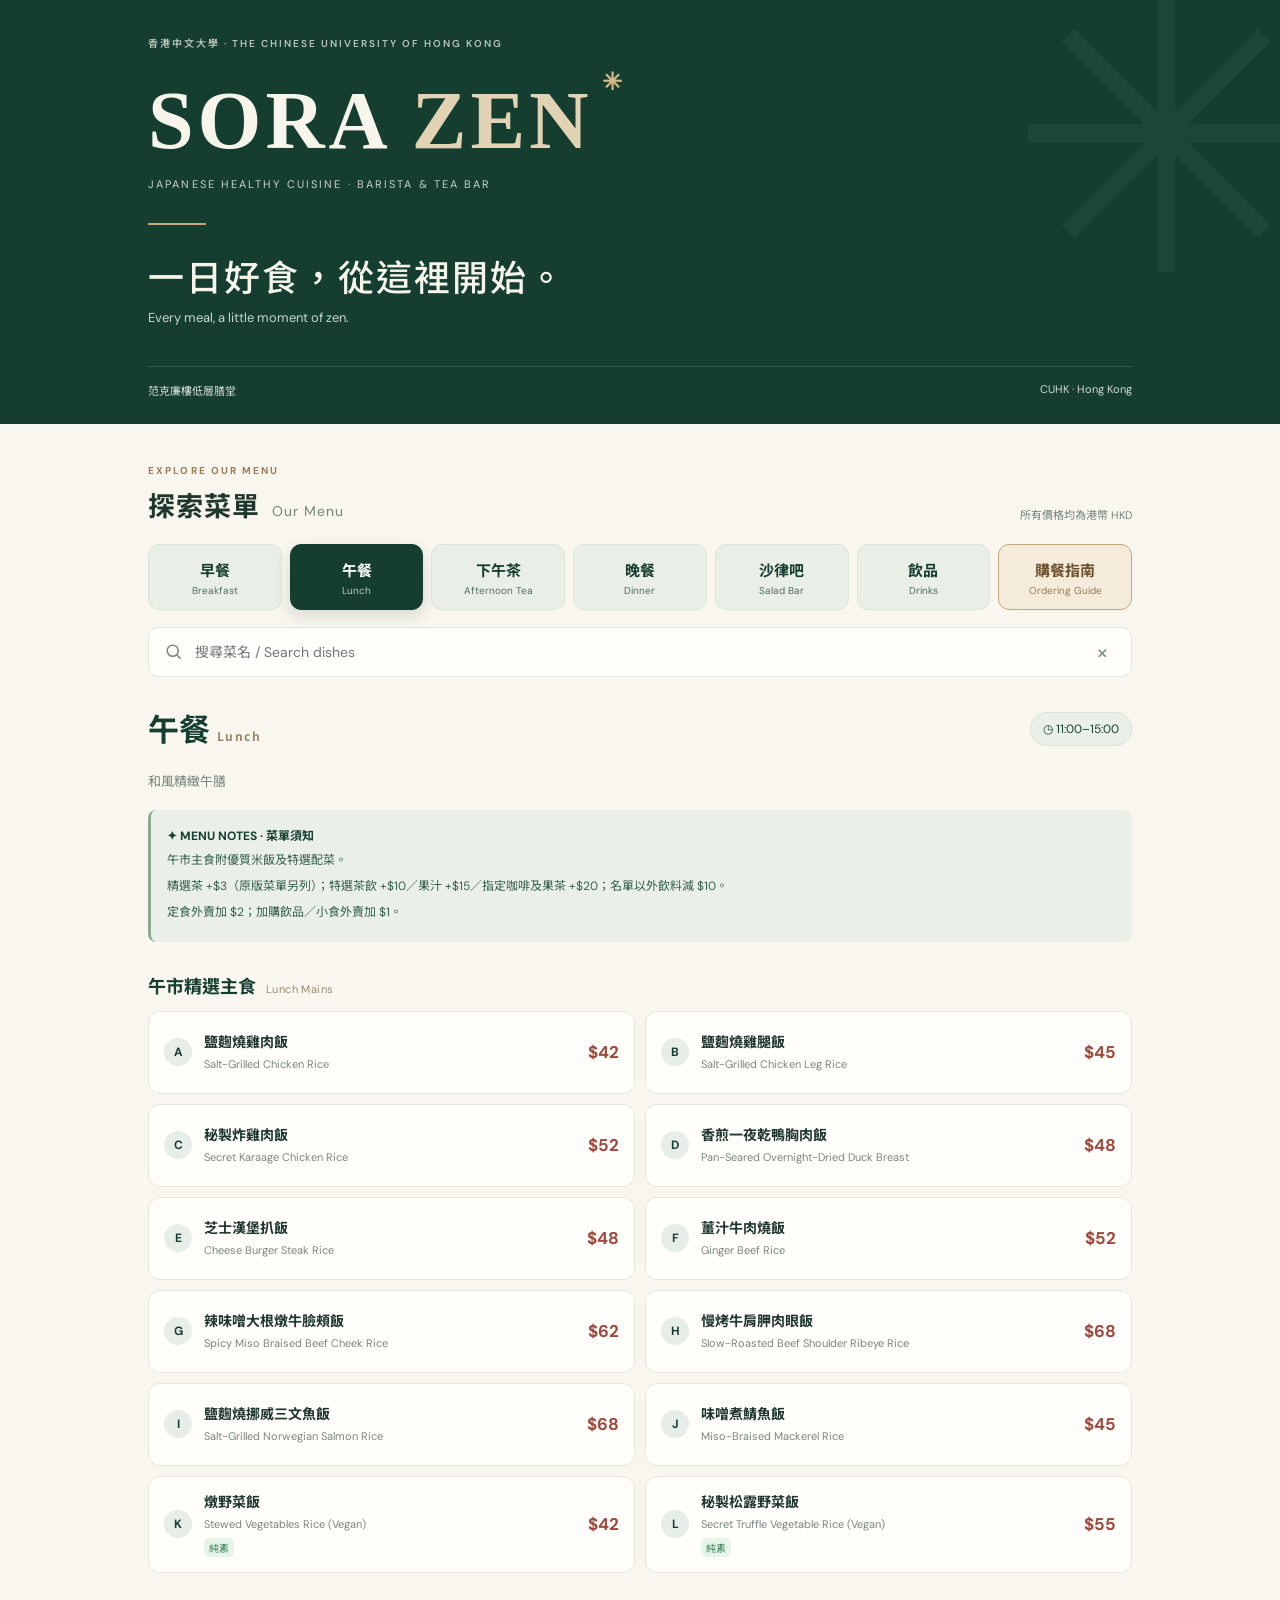
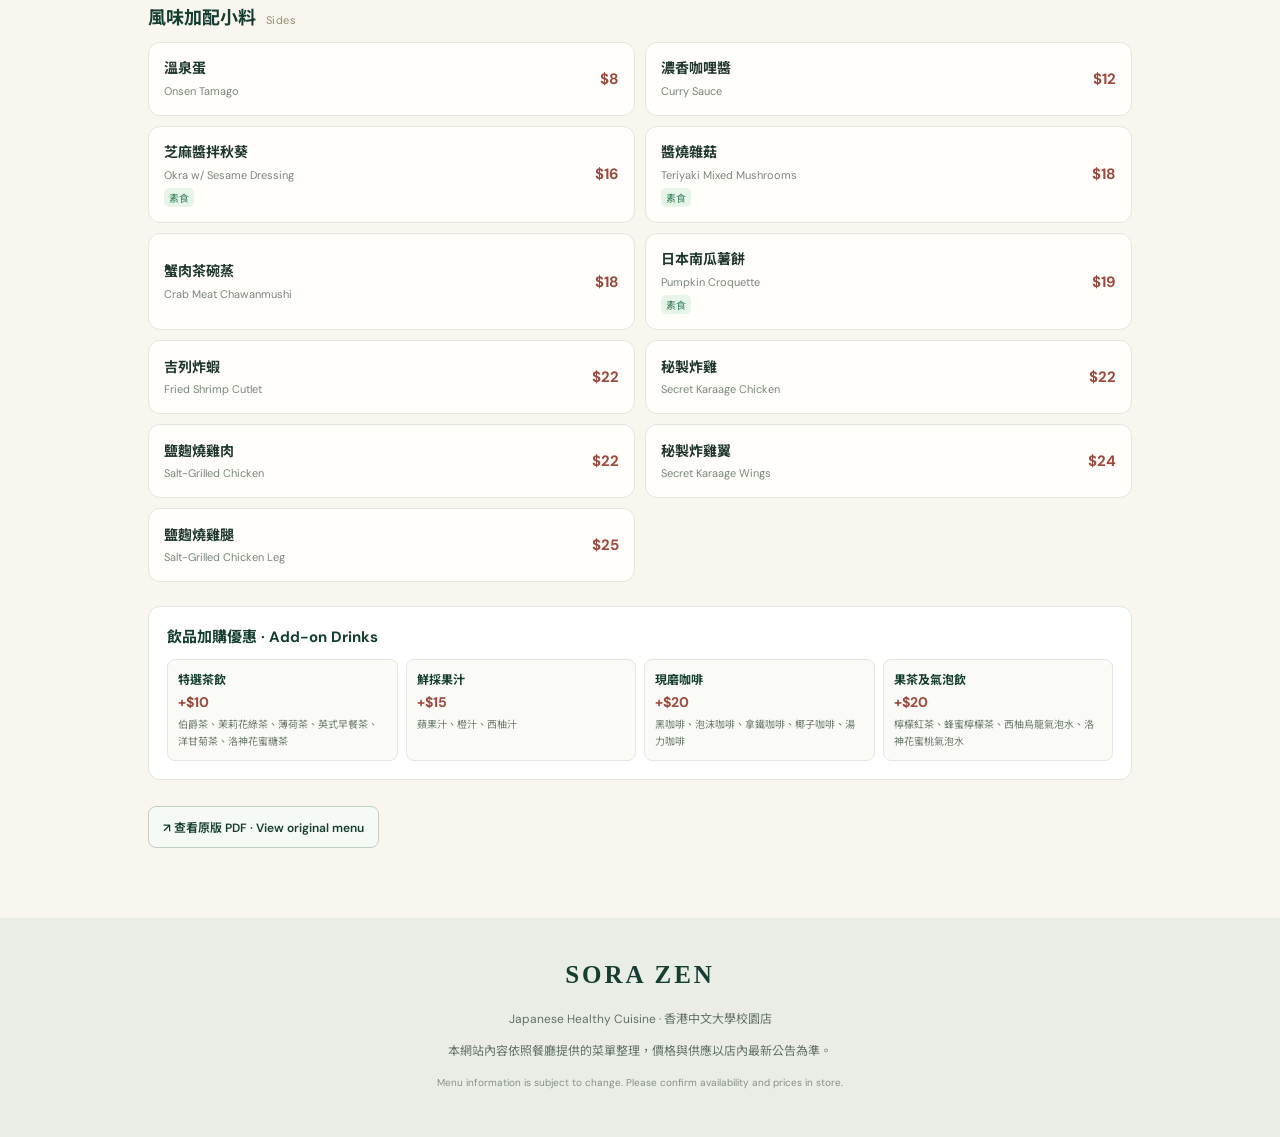
==== commit 81d70f8a: "Add files via upload" ====
--- a/index.html
+++ b/index.html
@@ -1 +1 @@
-<!doctype html><html lang="zh-Hant"><head><meta charset="utf-8"><meta name="viewport" content="width=device-width,initial-scale=1"><meta name="theme-color" content="#153e31"><meta name="description" content="SORA ZEN 香港中文大學餐廳電子菜單：早餐、午餐、下午茶、晚餐及全日飲品。"><title>SORA ZEN | Menu 菜單</title><link rel="stylesheet" href="style.css"></head><body><header class="hero"><div class="hero-inner"><div class="eyebrow">香港中文大學 · THE CHINESE UNIVERSITY OF HONG KONG</div><div class="brand">SORA <em>ZEN</em><span class="leaf">✳</span></div><div class="subbrand">JAPANESE HEALTHY CUISINE · BARISTA & TEA BAR</div><div class="hero-rule"></div><h1>一日好食，從這裡開始。</h1><p>Every meal, a little moment of zen.</p><div class="hero-bottom"><span>范克廉樓低層膳堂</span><span>CUHK · Hong Kong</span></div></div></header><main><div class="toolbar"><div class="toolbar-head"><div><span class="kicker">EXPLORE OUR MENU</span><h2>探索菜單 <span class="small-en">Our Menu</span></h2></div><span class="currency">所有價格均為港幣 HKD</span></div><nav id="tabs" class="tabs" aria-label="菜單分類"></nav><label class="searchbox"><svg viewBox="0 0 24 24" width="19" height="19" fill="none" stroke="currentColor" stroke-width="2"><circle cx="11" cy="11" r="7"/><path d="m16 16 5 5"/></svg><input id="search" type="search" placeholder="搜尋菜名 / Search dishes" autocomplete="off" aria-label="搜尋菜名"><button id="clear" class="clear" type="button" aria-label="清除搜尋">×</button></label></div><section id="menu" class="menu-area" aria-live="polite"></section><section class="ordering-guides" id="ordering-guides"><div class="guide-heading"><span class="kicker">HOW TO ORDER</span><h2>購餐指南 <span class="small-en">Ordering & Pickup Guide</span></h2><p>查看午市及非午市的中英文取餐指引。</p><a class="pdf-link" href="ordering-guide.html">查看獨立購餐指南頁面 · Open Ordering Guide →</a></div></section><footer><div class="footer-brand">SORA ZEN</div><p>Japanese Healthy Cuisine · 香港中文大學校園店</p><p>本網站內容依照餐廳提供的菜單整理，價格與供應以店內最新公告為準。</p><p class="footnote">Menu information is subject to change. Please confirm availability and prices in store.</p></footer></main><script src="app.js" defer></script></body></html>+<!doctype html><html lang="zh-Hant"><head><meta charset="utf-8"><meta name="viewport" content="width=device-width,initial-scale=1"><meta name="theme-color" content="#153e31"><meta name="description" content="SORA ZEN 香港中文大學餐廳電子菜單：早餐、午餐、下午茶、晚餐及全日飲品。"><title>SORA ZEN | Menu 菜單</title><link rel="stylesheet" href="style.css"></head><body><header class="hero"><div class="hero-inner"><div class="eyebrow">香港中文大學 · THE CHINESE UNIVERSITY OF HONG KONG</div><div class="brand">SORA <em>ZEN</em><span class="leaf">✳</span></div><div class="subbrand">JAPANESE HEALTHY CUISINE · BARISTA & TEA BAR</div><div class="hero-rule"></div><h1>一日好食，從這裡開始。</h1><p>Every meal, a little moment of zen.</p><div class="hero-bottom"><span>范克廉樓低層膳堂</span><span>CUHK · Hong Kong</span></div></div></header><main><div class="toolbar"><div class="toolbar-head"><div><span class="kicker">EXPLORE OUR MENU</span><h2>探索菜單 <span class="small-en">Our Menu</span></h2></div><span class="currency">所有價格均為港幣 HKD</span></div><nav id="tabs" class="tabs" aria-label="菜單分類"></nav><label class="searchbox"><svg viewBox="0 0 24 24" width="19" height="19" fill="none" stroke="currentColor" stroke-width="2"><circle cx="11" cy="11" r="7"/><path d="m16 16 5 5"/></svg><input id="search" type="search" placeholder="搜尋菜名 / Search dishes" autocomplete="off" aria-label="搜尋菜名"><button id="clear" class="clear" type="button" aria-label="清除搜尋">×</button></label></div><section id="menu" class="menu-area" aria-live="polite"></section><footer><div class="footer-brand">SORA ZEN</div><p>Japanese Healthy Cuisine · 香港中文大學校園店</p><p>本網站內容依照餐廳提供的菜單整理，價格與供應以店內最新公告為準。</p><p class="footnote">Menu information is subject to change. Please confirm availability and prices in store.</p></footer></main><script src="app.js" defer></script></body></html>
--- a/style.css
+++ b/style.css
@@ -1,3 +1,10 @@
 @import url('https://fonts.googleapis.com/css2?family=DM+Sans:wght@400;500;600;700&family=Noto+Sans+TC:wght@400;500;600;700&family=Playfair+Display:wght@600;700&display=swap');:root{--forest:#153e31;--forest2:#235341;--cream:#f8f6ef;--paper:#fffefa;--ink:#20372d;--muted:#75847b;--line:#e3e7df;--red:#9e493d;--gold:#c7a67b}*{box-sizing:border-box}html{scroll-behavior:smooth}body{margin:0;background:var(--cream);font-family:'DM Sans','Noto Sans TC',sans-serif;color:var(--ink);-webkit-font-smoothing:antialiased}button,input{font:inherit}button{cursor:pointer}.hero{background:var(--forest);color:#f6f4eb;position:relative;overflow:hidden}.hero:after{content:'✳';position:absolute;right:-45px;top:-105px;font-size:380px;color:#ffffff09;pointer-events:none}.hero-inner{max-width:1040px;margin:auto;padding:35px 28px 26px;position:relative;z-index:1}.eyebrow{font-size:10px;letter-spacing:2px;opacity:.74;font-weight:600}.brand{font-family:Georgia,serif;font-size:clamp(48px,8vw,82px);font-weight:700;letter-spacing:4px;line-height:1.35;margin-top:16px}.brand em{font-style:normal;color:#e2d3b4}.leaf{font-size:24px;vertical-align:top;color:#d3ba87;margin-left:10px}.subbrand{font-size:11px;letter-spacing:2.1px;color:#c8d5c9}.hero-rule{width:58px;height:2px;background:var(--gold);margin:32px 0 24px}.hero h1{font-size:clamp(23px,4vw,36px);font-weight:500;letter-spacing:2px;margin:0 0 7px}.hero p{color:#c9d7cc;font-size:13px;margin:0}.hero-bottom{border-top:1px solid #ffffff27;margin-top:40px;padding-top:15px;display:flex;justify-content:space-between;gap:15px;font-size:11px;color:#d3ddd4}.toolbar{max-width:1040px;margin:auto;padding:34px 28px 0}.toolbar-head{display:flex;justify-content:space-between;align-items:end;gap:10px}.kicker{color:#987c56;font-size:10px;letter-spacing:2.1px;font-weight:700}.toolbar h2{font-size:27px;letter-spacing:1px;margin:6px 0 20px}.small-en{font-size:14px;font-weight:400;color:var(--muted);margin-left:5px}.currency{font-size:11px;color:var(--muted);padding-bottom:22px}.tabs{display:grid;grid-template-columns:repeat(6,minmax(0,1fr));gap:8px}.tab{background:#e9eee7;color:var(--forest);border:1px solid #dce5db;border-radius:11px;padding:14px 4px 12px;transition:.2s;min-width:0}.tab.active{background:var(--forest);border-color:var(--forest);color:white;box-shadow:0 6px 16px #153e3126}.tab-zh{display:block;font-size:15px;font-weight:700}.tab-en{display:block;font-size:10px;opacity:.72;margin-top:3px}.searchbox{display:flex;align-items:center;gap:10px;margin-top:17px;border:1px solid #dfe6dc;background:var(--paper);padding:0 15px;border-radius:11px;color:#7c8b80}.searchbox input{height:48px;flex:1;border:0;outline:0;background:transparent;min-width:0;color:var(--ink);font-size:14px}.clear{background:none;border:0;color:#819188;font-size:23px;padding:3px 7px}.menu-area{max-width:1040px;margin:auto;padding:28px 28px 70px}.menu-intro{display:flex;align-items:center;justify-content:space-between;gap:16px;margin-bottom:18px}.menu-intro h2{font-family:Georgia,'Noto Sans TC',serif;font-size:31px;color:var(--forest);margin:0 0 3px}.menu-intro .en{color:#9a8466;font-size:12px;letter-spacing:1.4px}.menu-time{border:1px solid #d9e3d8;background:#eaf0e8;border-radius:30px;padding:8px 12px;color:var(--forest);font-size:12px;white-space:nowrap}.subtitle{font-size:13px;color:var(--muted);margin:0 0 20px}.info{background:#eaf0e8;border-left:3px solid #8eab91;border-radius:8px;padding:14px 16px;margin:15px 0 24px}.info p{font-size:12px;color:#345f49;margin:5px 0;line-height:1.75}.info strong{font-size:12px;color:var(--forest)}.section-title{display:flex;align-items:baseline;gap:10px;margin:30px 0 12px}.section-title h3{font-size:18px;margin:0;color:var(--forest)}.section-title span{font-size:11px;color:#9b8b72;letter-spacing:.4px}.dish-grid{display:grid;grid-template-columns:repeat(2,minmax(0,1fr));gap:10px}.dish{display:flex;align-items:center;gap:12px;background:var(--paper);border:1px solid var(--line);border-radius:12px;padding:15px 15px;min-height:83px}.code{display:flex;flex:none;align-items:center;justify-content:center;background:#e6eee7;color:var(--forest);font-size:12px;font-weight:700;width:28px;height:28px;border-radius:50%}.dish-main{min-width:0;flex:1}.dish-zh{font-size:14px;font-weight:700;line-height:1.55}.dish-en{font-size:11px;color:#79867d;margin-top:3px;line-height:1.5}.tag{display:inline-block;color:#39835b;background:#e7f5e9;border-radius:5px;font-size:10px;padding:2px 5px;margin-top:5px}.price{font-weight:700;color:var(--red);font-size:17px;white-space:nowrap;margin-left:auto}.price.dual{font-size:12px;line-height:1.8;text-align:right}.price.dual span{display:block}.price.dual small{font-size:10px;color:#9c9d93;font-weight:500;margin-right:5px}.addon .dish{min-height:74px}.addon .code{display:none}.addon .price{font-size:15px}.note-box{margin-top:32px;padding:20px;background:#f0e8da;border:1px solid #e9dcc7;border-radius:12px}.note-box h3{margin:0 0 10px;font-size:16px;color:#745a3a}.note-box p{font-size:12px;line-height:1.85;margin:6px 0;color:#675d4c}.drink-guide{margin-top:24px;border-radius:12px;border:1px solid var(--line);background:white;padding:18px}.drink-guide h3{margin:0 0 12px;font-size:15px;color:var(--forest)}.drink-guide .guide-grid{display:grid;grid-template-columns:repeat(4,1fr);gap:8px}.guide-card{border:1px solid #e1e8df;background:#fafbf7;border-radius:8px;padding:10px}.guide-card strong{display:block;font-size:12px;color:var(--forest)}.guide-card .up{display:block;color:var(--red);font-weight:700;font-size:14px;margin:5px 0}.guide-card small{display:block;font-size:10px;line-height:1.7;color:#6c786e}.pdf-link{display:inline-flex;gap:8px;align-items:center;border:1px solid #bfd0c3;color:var(--forest);border-radius:8px;text-decoration:none;padding:11px 14px;font-size:12px;font-weight:600;margin-top:26px;background:#f6faf4}.pdf-link:hover{background:#e7eee6}.empty{text-align:center;padding:50px 12px;color:var(--muted)}footer{background:#e9ede5;padding:36px 28px;text-align:center;color:#637268;font-size:12px;line-height:1.7}.footer-brand{font-family:Georgia,serif;color:var(--forest);font-size:25px;font-weight:700;letter-spacing:3px}.footnote{font-size:10px;color:#869187}@media(max-width:680px){.hero-inner{padding:29px 20px 21px}.hero-bottom{margin-top:29px}.toolbar{padding:27px 16px 0}.toolbar h2{font-size:24px}.currency{font-size:9px;max-width:100px;text-align:right}.tabs{gap:5px}.tab{padding:12px 1px 10px;border-radius:9px}.tab-zh{font-size:13px}.tab-en{font-size:9px;letter-spacing:-.4px}.menu-area{padding:24px 16px 55px}.dish-grid{grid-template-columns:1fr;gap:8px}.dish{padding:13px 12px;min-height:76px}.dish-zh{font-size:14px}.dish-en{font-size:11px}.menu-intro h2{font-size:28px}.menu-time{font-size:11px}.drink-guide .guide-grid{grid-template-columns:repeat(2,1fr)}.section-title{margin-top:27px}}@media(max-width:360px){.tab-en{font-size:8px}.tab-zh{font-size:12px}.brand{font-size:43px}.dish-zh{font-size:13px}}
 .ordering-guides{max-width:1040px;margin:0 auto 65px;padding:0 28px}.guide-heading{margin-bottom:18px}.guide-heading h2{font-size:26px;color:var(--forest);margin:6px 0}.guide-heading p{color:var(--muted);font-size:13px;line-height:1.8}.ordering-grid{display:grid;grid-template-columns:repeat(2,minmax(0,1fr));gap:16px}.ordering-grid article{background:white;border:1px solid var(--line);border-radius:13px;overflow:hidden}.ordering-grid h3{padding:14px 16px;margin:0;font-size:14px;color:var(--forest)}.ordering-grid a{display:block}.ordering-grid img{display:block;width:100%;height:auto}.ordering-grid a:focus-visible{outline:3px solid #a1bbac}@media(max-width:680px){.ordering-guides{padding:0 16px}.ordering-grid{grid-template-columns:1fr}.tabs{grid-template-columns:repeat(3,minmax(0,1fr))}.tab{padding:11px 3px}.tab-zh{font-size:14px}.tab-en{font-size:10px}}
 .price.included{font-size:13px;color:#317354;font-weight:700;white-space:nowrap}
+
+/* V4: seven top-level tabs, including standalone ordering guide */
+.tab-guide{display:flex;flex-direction:column;align-items:center;justify-content:center;text-decoration:none;text-align:center;border-color:#c6a77a;background:#f5ebda;color:#6d512c}
+.tab-guide:hover,.tab-guide:focus-visible{background:#eaddc6;outline:2px solid #c6a77a;outline-offset:2px}
+@media(min-width:681px){.tabs{grid-template-columns:repeat(7,minmax(0,1fr))}}
+@media(max-width:680px){.tabs{grid-template-columns:repeat(4,minmax(0,1fr))}.tab-guide{grid-column:auto}.tab-zh{font-size:12px}.tab-en{font-size:9px}}
+@media(max-width:380px){.tab-zh{font-size:11px}.tab-en{font-size:8px}}
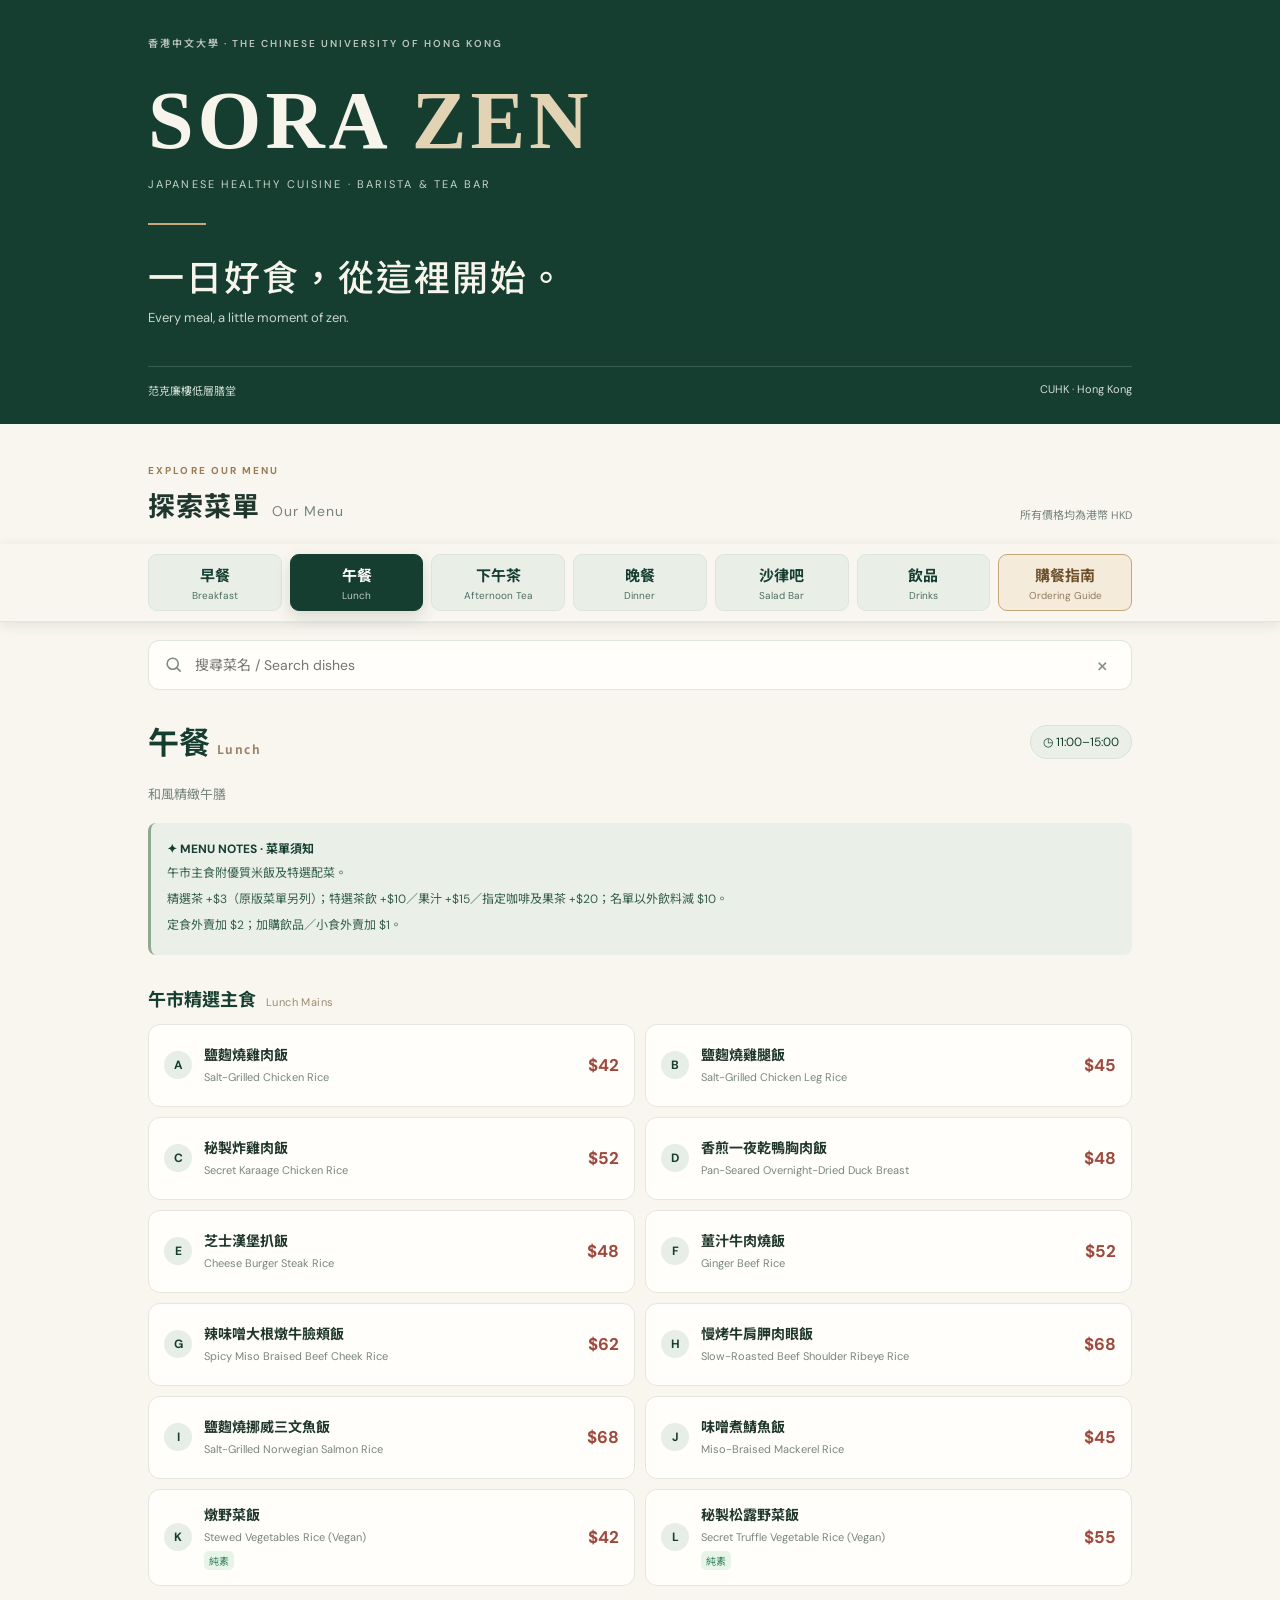
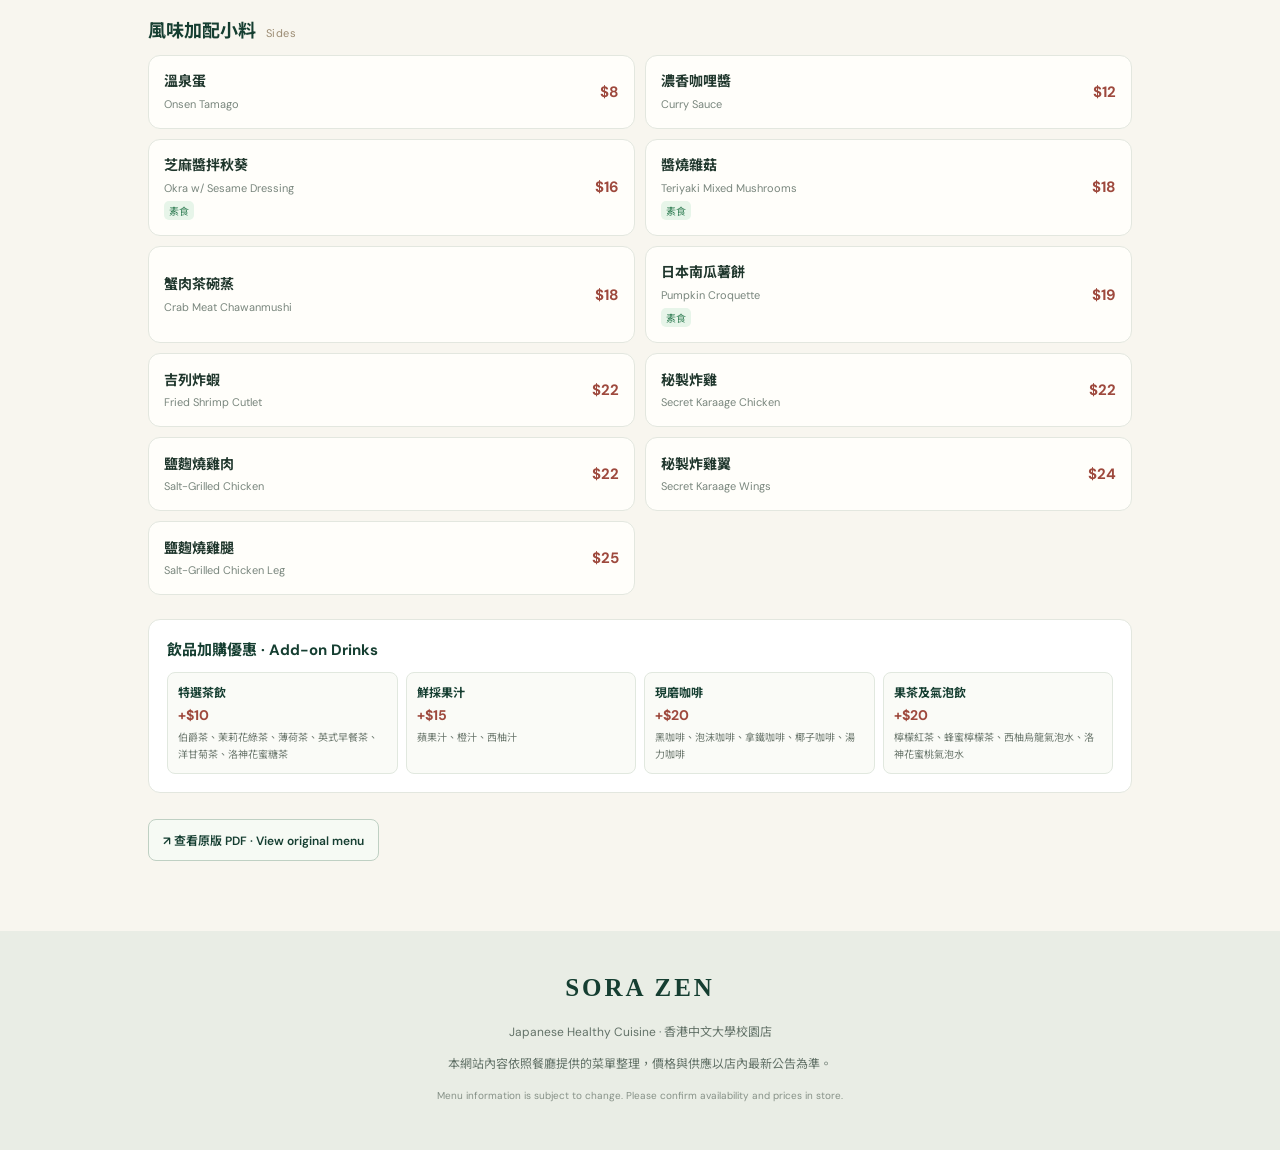
==== commit 1182f10c: "Add files via upload" ====
--- a/index.html
+++ b/index.html
@@ -1 +1 @@
-<!doctype html><html lang="zh-Hant"><head><meta charset="utf-8"><meta name="viewport" content="width=device-width,initial-scale=1"><meta name="theme-color" content="#153e31"><meta name="description" content="SORA ZEN 香港中文大學餐廳電子菜單：早餐、午餐、下午茶、晚餐及全日飲品。"><title>SORA ZEN | Menu 菜單</title><link rel="stylesheet" href="style.css"></head><body><header class="hero"><div class="hero-inner"><div class="eyebrow">香港中文大學 · THE CHINESE UNIVERSITY OF HONG KONG</div><div class="brand">SORA <em>ZEN</em><span class="leaf">✳</span></div><div class="subbrand">JAPANESE HEALTHY CUISINE · BARISTA & TEA BAR</div><div class="hero-rule"></div><h1>一日好食，從這裡開始。</h1><p>Every meal, a little moment of zen.</p><div class="hero-bottom"><span>范克廉樓低層膳堂</span><span>CUHK · Hong Kong</span></div></div></header><main><div class="toolbar"><div class="toolbar-head"><div><span class="kicker">EXPLORE OUR MENU</span><h2>探索菜單 <span class="small-en">Our Menu</span></h2></div><span class="currency">所有價格均為港幣 HKD</span></div><nav id="tabs" class="tabs" aria-label="菜單分類"></nav><label class="searchbox"><svg viewBox="0 0 24 24" width="19" height="19" fill="none" stroke="currentColor" stroke-width="2"><circle cx="11" cy="11" r="7"/><path d="m16 16 5 5"/></svg><input id="search" type="search" placeholder="搜尋菜名 / Search dishes" autocomplete="off" aria-label="搜尋菜名"><button id="clear" class="clear" type="button" aria-label="清除搜尋">×</button></label></div><section id="menu" class="menu-area" aria-live="polite"></section><footer><div class="footer-brand">SORA ZEN</div><p>Japanese Healthy Cuisine · 香港中文大學校園店</p><p>本網站內容依照餐廳提供的菜單整理，價格與供應以店內最新公告為準。</p><p class="footnote">Menu information is subject to change. Please confirm availability and prices in store.</p></footer></main><script src="app.js" defer></script></body></html>+<!doctype html><html lang="zh-Hant"><head><meta charset="utf-8"><meta name="viewport" content="width=device-width,initial-scale=1"><meta name="theme-color" content="#153e31"><meta name="description" content="SORA ZEN 香港中文大學餐廳電子菜單：早餐、午餐、下午茶、晚餐及全日飲品。"><title>SORA ZEN | Menu 菜單</title><link rel="stylesheet" href="style.css"></head><body><header class="hero"><div class="hero-inner"><div class="eyebrow">香港中文大學 · THE CHINESE UNIVERSITY OF HONG KONG</div><div class="brand">SORA <em>ZEN</em></div><div class="subbrand">JAPANESE HEALTHY CUISINE · BARISTA & TEA BAR</div><div class="hero-rule"></div><h1>一日好食，從這裡開始。</h1><p>Every meal, a little moment of zen.</p><div class="hero-bottom"><span>范克廉樓低層膳堂</span><span>CUHK · Hong Kong</span></div></div></header><main><div class="toolbar"><div class="toolbar-head"><div><span class="kicker">EXPLORE OUR MENU</span><h2>探索菜單 <span class="small-en">Our Menu</span></h2></div><span class="currency">所有價格均為港幣 HKD</span></div></div><div class="sticky-tabs-wrap"><nav id="tabs" class="tabs" aria-label="菜單分類"></nav></div><div class="search-toolbar"><label class="searchbox"><svg viewBox="0 0 24 24" width="19" height="19" fill="none" stroke="currentColor" stroke-width="2"><circle cx="11" cy="11" r="7"/><path d="m16 16 5 5"/></svg><input id="search" type="search" placeholder="搜尋菜名 / Search dishes" autocomplete="off" aria-label="搜尋菜名"><button id="clear" class="clear" type="button" aria-label="清除搜尋">×</button></label></div><section id="menu" class="menu-area" aria-live="polite"></section><footer><div class="footer-brand">SORA ZEN</div><p>Japanese Healthy Cuisine · 香港中文大學校園店</p><p>本網站內容依照餐廳提供的菜單整理，價格與供應以店內最新公告為準。</p><p class="footnote">Menu information is subject to change. Please confirm availability and prices in store.</p></footer></main><script src="app.js" defer></script></body></html>
--- a/style.css
+++ b/style.css
@@ -8,3 +8,15 @@
 @media(min-width:681px){.tabs{grid-template-columns:repeat(7,minmax(0,1fr))}}
 @media(max-width:680px){.tabs{grid-template-columns:repeat(4,minmax(0,1fr))}.tab-guide{grid-column:auto}.tab-zh{font-size:12px}.tab-en{font-size:9px}}
 @media(max-width:380px){.tab-zh{font-size:11px}.tab-en{font-size:8px}}
+
+/* V5: remove decorative emoji glyph that iOS renders as oversized green symbol */
+.hero::after{content:none!important;display:none!important}
+.hero .leaf{display:none!important}
+/* Sticky navigation must be outside the short toolbar container to stick across the whole menu. */
+.sticky-tabs-wrap{position:sticky;top:0;z-index:100;background:rgba(248,246,239,.97);padding:10px max(16px,calc((100vw - 984px)/2));box-shadow:0 3px 12px rgba(21,62,49,.10);border-bottom:1px solid #e3e7df;-webkit-backdrop-filter:blur(12px);backdrop-filter:blur(12px)}
+.sticky-tabs-wrap .tabs{max-width:984px;margin:0 auto}
+.sticky-tabs-wrap .tab{padding:9px 3px 8px;border-radius:9px}
+.search-toolbar{max-width:1040px;margin:auto;padding:0 28px}
+.search-toolbar .searchbox{margin-top:18px}
+@media(max-width:680px){.sticky-tabs-wrap{padding:8px 12px}.sticky-tabs-wrap .tabs{grid-template-columns:repeat(4,minmax(0,1fr));gap:5px}.sticky-tabs-wrap .tab{padding:8px 1px 7px}.sticky-tabs-wrap .tab-zh{font-size:12px}.sticky-tabs-wrap .tab-en{font-size:9px}.search-toolbar{padding:0 16px}}
+@media(max-width:380px){.sticky-tabs-wrap .tab-zh{font-size:11px}.sticky-tabs-wrap .tab-en{font-size:8px}}
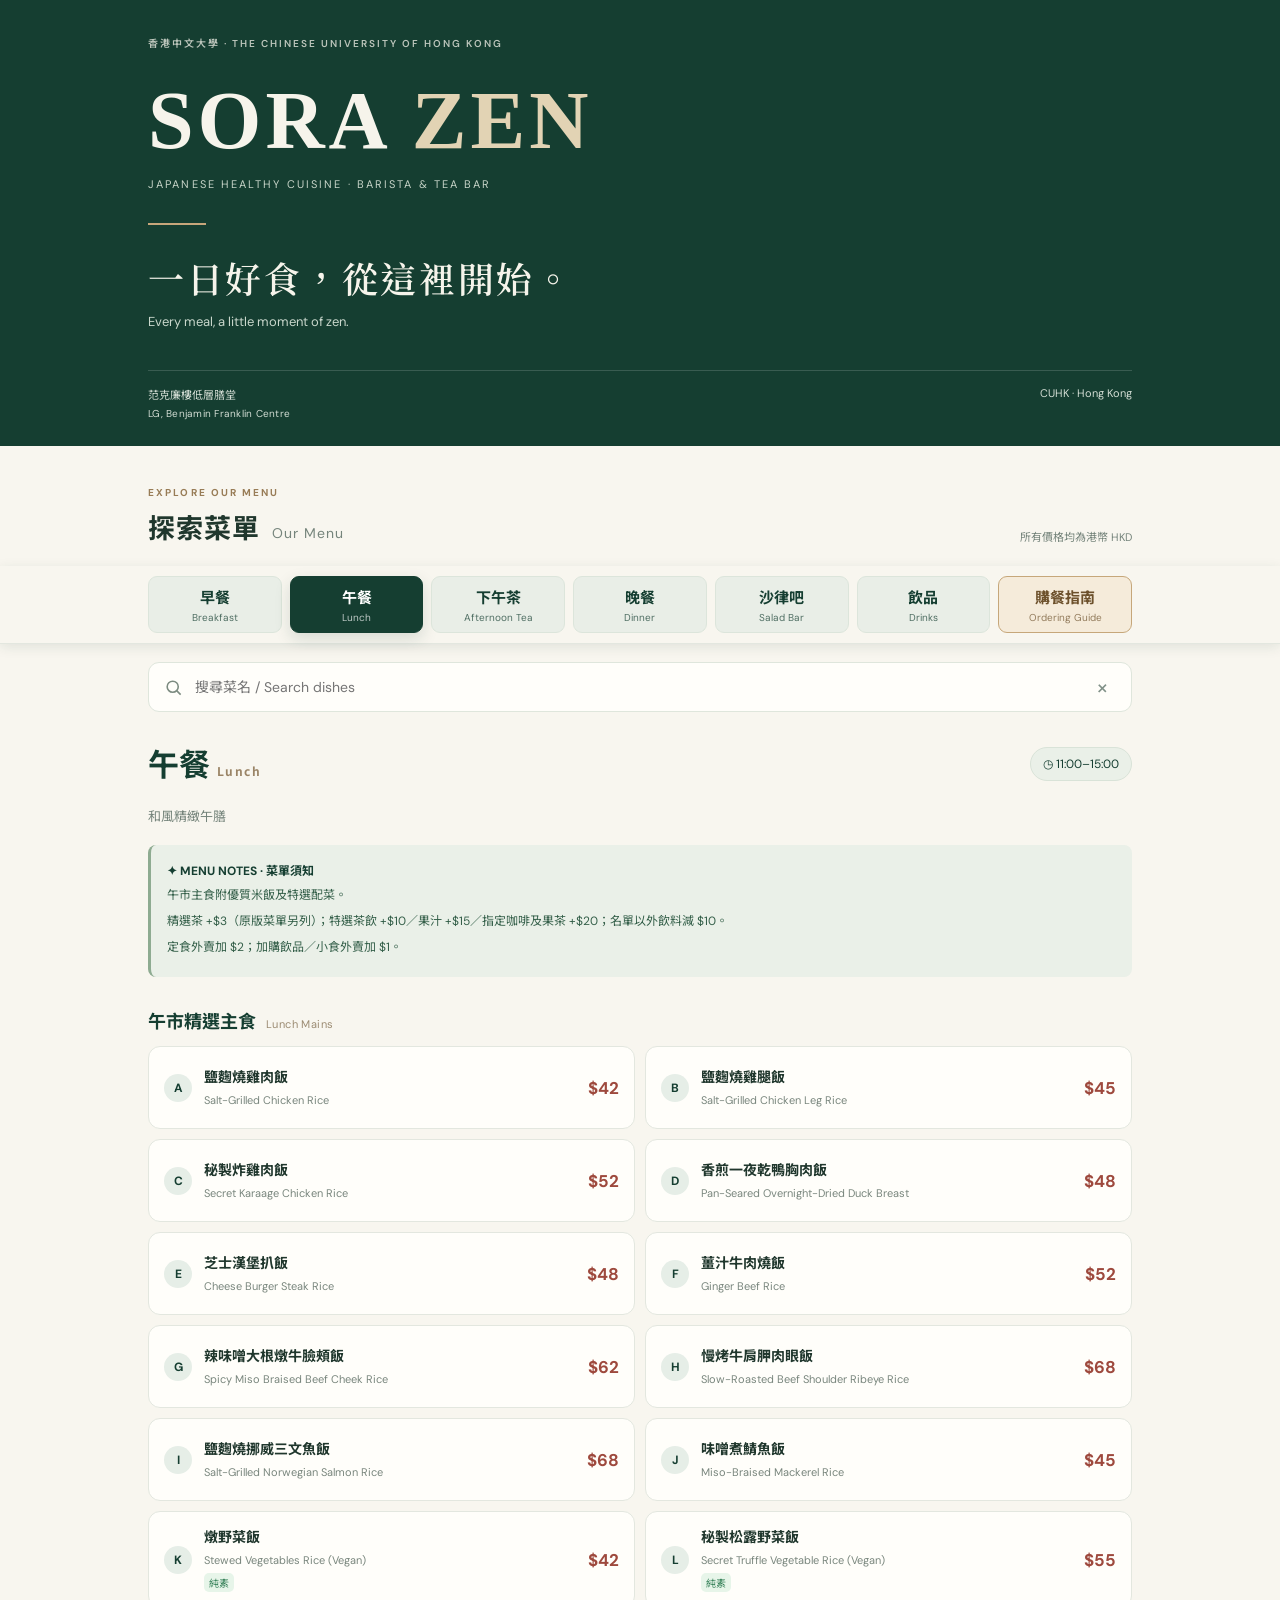
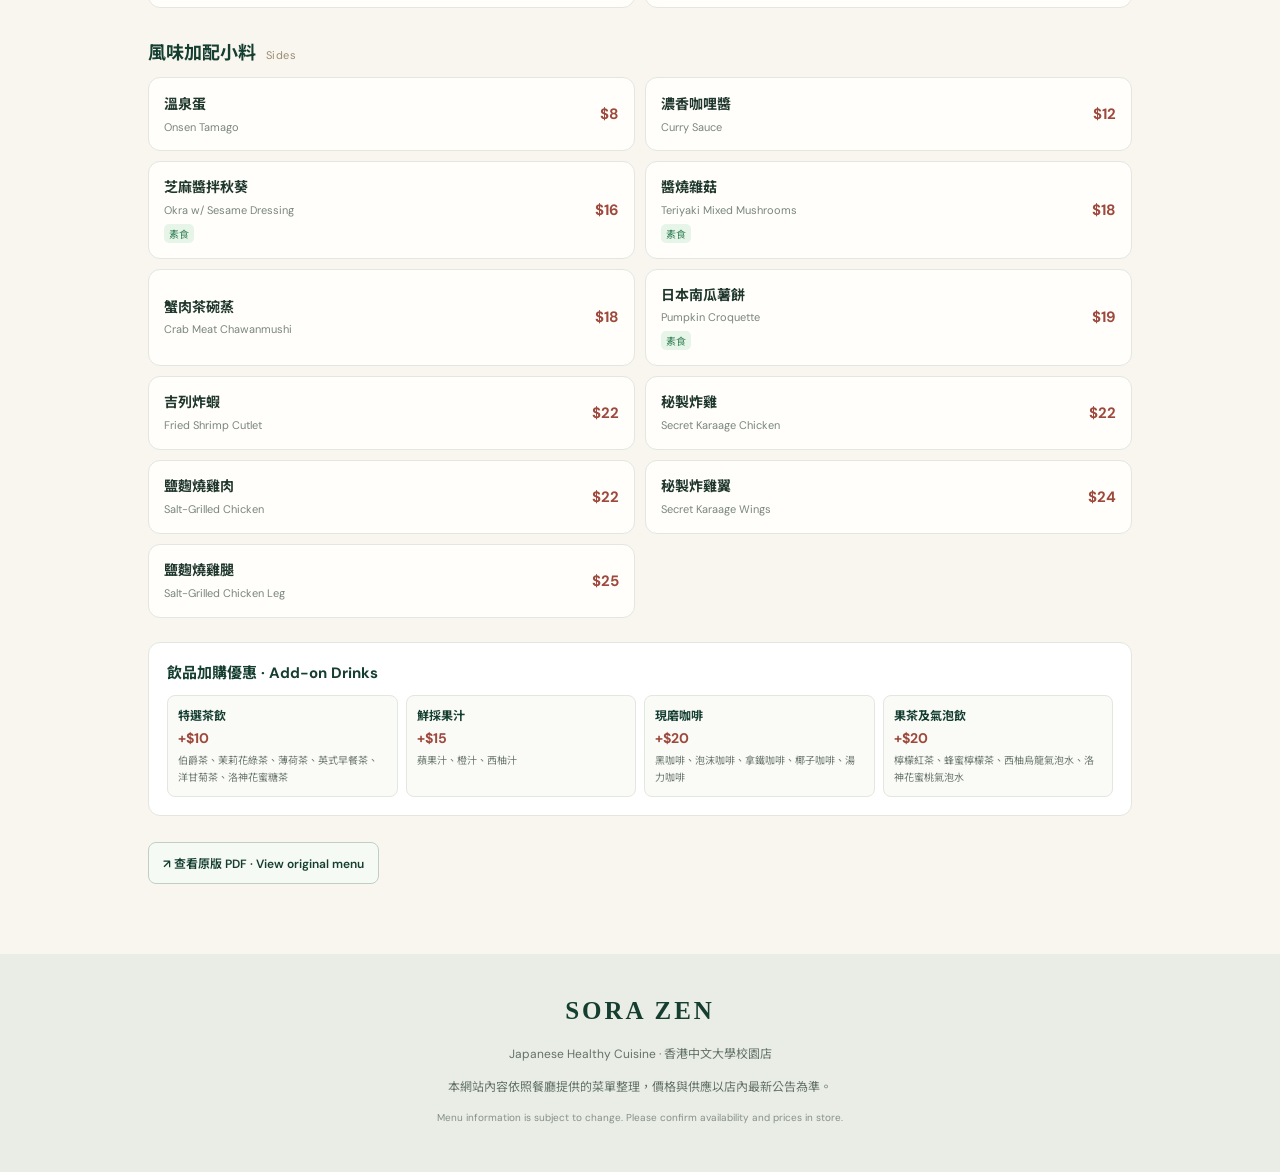
==== commit ee6e9c26: "Add files via upload" ====
--- a/index.html
+++ b/index.html
@@ -1 +1 @@
-<!doctype html><html lang="zh-Hant"><head><meta charset="utf-8"><meta name="viewport" content="width=device-width,initial-scale=1"><meta name="theme-color" content="#153e31"><meta name="description" content="SORA ZEN 香港中文大學餐廳電子菜單：早餐、午餐、下午茶、晚餐及全日飲品。"><title>SORA ZEN | Menu 菜單</title><link rel="stylesheet" href="style.css"></head><body><header class="hero"><div class="hero-inner"><div class="eyebrow">香港中文大學 · THE CHINESE UNIVERSITY OF HONG KONG</div><div class="brand">SORA <em>ZEN</em></div><div class="subbrand">JAPANESE HEALTHY CUISINE · BARISTA & TEA BAR</div><div class="hero-rule"></div><h1>一日好食，從這裡開始。</h1><p>Every meal, a little moment of zen.</p><div class="hero-bottom"><span>范克廉樓低層膳堂</span><span>CUHK · Hong Kong</span></div></div></header><main><div class="toolbar"><div class="toolbar-head"><div><span class="kicker">EXPLORE OUR MENU</span><h2>探索菜單 <span class="small-en">Our Menu</span></h2></div><span class="currency">所有價格均為港幣 HKD</span></div></div><div class="sticky-tabs-wrap"><nav id="tabs" class="tabs" aria-label="菜單分類"></nav></div><div class="search-toolbar"><label class="searchbox"><svg viewBox="0 0 24 24" width="19" height="19" fill="none" stroke="currentColor" stroke-width="2"><circle cx="11" cy="11" r="7"/><path d="m16 16 5 5"/></svg><input id="search" type="search" placeholder="搜尋菜名 / Search dishes" autocomplete="off" aria-label="搜尋菜名"><button id="clear" class="clear" type="button" aria-label="清除搜尋">×</button></label></div><section id="menu" class="menu-area" aria-live="polite"></section><footer><div class="footer-brand">SORA ZEN</div><p>Japanese Healthy Cuisine · 香港中文大學校園店</p><p>本網站內容依照餐廳提供的菜單整理，價格與供應以店內最新公告為準。</p><p class="footnote">Menu information is subject to change. Please confirm availability and prices in store.</p></footer></main><script src="app.js" defer></script></body></html>+<!doctype html><html lang="zh-Hant"><head><meta charset="utf-8"><meta name="viewport" content="width=device-width,initial-scale=1"><meta name="theme-color" content="#153e31"><meta name="description" content="SORA ZEN 香港中文大學餐廳電子菜單：早餐、午餐、下午茶、晚餐及全日飲品。"><title>SORA ZEN | Menu 菜單</title><link rel="stylesheet" href="style.css"></head><body><header class="hero"><div class="hero-inner"><div class="eyebrow">香港中文大學 · THE CHINESE UNIVERSITY OF HONG KONG</div><div class="brand">SORA <em>ZEN</em></div><div class="subbrand">JAPANESE HEALTHY CUISINE · BARISTA & TEA BAR</div><div class="hero-rule"></div><h1>一日好食，從這裡開始。</h1><p>Every meal, a little moment of zen.</p><div class="hero-bottom"><span class="venue-location"><span>范克廉樓低層膳堂</span><span class="venue-en">LG, Benjamin Franklin Centre</span></span><span>CUHK · Hong Kong</span></div></div></header><main><div class="toolbar"><div class="toolbar-head"><div><span class="kicker">EXPLORE OUR MENU</span><h2>探索菜單 <span class="small-en">Our Menu</span></h2></div><span class="currency">所有價格均為港幣 HKD</span></div></div><div class="sticky-tabs-wrap"><nav id="tabs" class="tabs" aria-label="菜單分類"></nav></div><div class="search-toolbar"><label class="searchbox"><svg viewBox="0 0 24 24" width="19" height="19" fill="none" stroke="currentColor" stroke-width="2"><circle cx="11" cy="11" r="7"/><path d="m16 16 5 5"/></svg><input id="search" type="search" placeholder="搜尋菜名 / Search dishes" autocomplete="off" aria-label="搜尋菜名"><button id="clear" class="clear" type="button" aria-label="清除搜尋">×</button></label></div><section id="menu" class="menu-area" aria-live="polite"></section><footer><div class="footer-brand">SORA ZEN</div><p>Japanese Healthy Cuisine · 香港中文大學校園店</p><p>本網站內容依照餐廳提供的菜單整理，價格與供應以店內最新公告為準。</p><p class="footnote">Menu information is subject to change. Please confirm availability and prices in store.</p></footer></main><script src="app.js" defer></script></body></html>
--- a/style.css
+++ b/style.css
@@ -1,4 +1,4 @@
-@import url('https://fonts.googleapis.com/css2?family=DM+Sans:wght@400;500;600;700&family=Noto+Sans+TC:wght@400;500;600;700&family=Playfair+Display:wght@600;700&display=swap');:root{--forest:#153e31;--forest2:#235341;--cream:#f8f6ef;--paper:#fffefa;--ink:#20372d;--muted:#75847b;--line:#e3e7df;--red:#9e493d;--gold:#c7a67b}*{box-sizing:border-box}html{scroll-behavior:smooth}body{margin:0;background:var(--cream);font-family:'DM Sans','Noto Sans TC',sans-serif;color:var(--ink);-webkit-font-smoothing:antialiased}button,input{font:inherit}button{cursor:pointer}.hero{background:var(--forest);color:#f6f4eb;position:relative;overflow:hidden}.hero:after{content:'✳';position:absolute;right:-45px;top:-105px;font-size:380px;color:#ffffff09;pointer-events:none}.hero-inner{max-width:1040px;margin:auto;padding:35px 28px 26px;position:relative;z-index:1}.eyebrow{font-size:10px;letter-spacing:2px;opacity:.74;font-weight:600}.brand{font-family:Georgia,serif;font-size:clamp(48px,8vw,82px);font-weight:700;letter-spacing:4px;line-height:1.35;margin-top:16px}.brand em{font-style:normal;color:#e2d3b4}.leaf{font-size:24px;vertical-align:top;color:#d3ba87;margin-left:10px}.subbrand{font-size:11px;letter-spacing:2.1px;color:#c8d5c9}.hero-rule{width:58px;height:2px;background:var(--gold);margin:32px 0 24px}.hero h1{font-size:clamp(23px,4vw,36px);font-weight:500;letter-spacing:2px;margin:0 0 7px}.hero p{color:#c9d7cc;font-size:13px;margin:0}.hero-bottom{border-top:1px solid #ffffff27;margin-top:40px;padding-top:15px;display:flex;justify-content:space-between;gap:15px;font-size:11px;color:#d3ddd4}.toolbar{max-width:1040px;margin:auto;padding:34px 28px 0}.toolbar-head{display:flex;justify-content:space-between;align-items:end;gap:10px}.kicker{color:#987c56;font-size:10px;letter-spacing:2.1px;font-weight:700}.toolbar h2{font-size:27px;letter-spacing:1px;margin:6px 0 20px}.small-en{font-size:14px;font-weight:400;color:var(--muted);margin-left:5px}.currency{font-size:11px;color:var(--muted);padding-bottom:22px}.tabs{display:grid;grid-template-columns:repeat(6,minmax(0,1fr));gap:8px}.tab{background:#e9eee7;color:var(--forest);border:1px solid #dce5db;border-radius:11px;padding:14px 4px 12px;transition:.2s;min-width:0}.tab.active{background:var(--forest);border-color:var(--forest);color:white;box-shadow:0 6px 16px #153e3126}.tab-zh{display:block;font-size:15px;font-weight:700}.tab-en{display:block;font-size:10px;opacity:.72;margin-top:3px}.searchbox{display:flex;align-items:center;gap:10px;margin-top:17px;border:1px solid #dfe6dc;background:var(--paper);padding:0 15px;border-radius:11px;color:#7c8b80}.searchbox input{height:48px;flex:1;border:0;outline:0;background:transparent;min-width:0;color:var(--ink);font-size:14px}.clear{background:none;border:0;color:#819188;font-size:23px;padding:3px 7px}.menu-area{max-width:1040px;margin:auto;padding:28px 28px 70px}.menu-intro{display:flex;align-items:center;justify-content:space-between;gap:16px;margin-bottom:18px}.menu-intro h2{font-family:Georgia,'Noto Sans TC',serif;font-size:31px;color:var(--forest);margin:0 0 3px}.menu-intro .en{color:#9a8466;font-size:12px;letter-spacing:1.4px}.menu-time{border:1px solid #d9e3d8;background:#eaf0e8;border-radius:30px;padding:8px 12px;color:var(--forest);font-size:12px;white-space:nowrap}.subtitle{font-size:13px;color:var(--muted);margin:0 0 20px}.info{background:#eaf0e8;border-left:3px solid #8eab91;border-radius:8px;padding:14px 16px;margin:15px 0 24px}.info p{font-size:12px;color:#345f49;margin:5px 0;line-height:1.75}.info strong{font-size:12px;color:var(--forest)}.section-title{display:flex;align-items:baseline;gap:10px;margin:30px 0 12px}.section-title h3{font-size:18px;margin:0;color:var(--forest)}.section-title span{font-size:11px;color:#9b8b72;letter-spacing:.4px}.dish-grid{display:grid;grid-template-columns:repeat(2,minmax(0,1fr));gap:10px}.dish{display:flex;align-items:center;gap:12px;background:var(--paper);border:1px solid var(--line);border-radius:12px;padding:15px 15px;min-height:83px}.code{display:flex;flex:none;align-items:center;justify-content:center;background:#e6eee7;color:var(--forest);font-size:12px;font-weight:700;width:28px;height:28px;border-radius:50%}.dish-main{min-width:0;flex:1}.dish-zh{font-size:14px;font-weight:700;line-height:1.55}.dish-en{font-size:11px;color:#79867d;margin-top:3px;line-height:1.5}.tag{display:inline-block;color:#39835b;background:#e7f5e9;border-radius:5px;font-size:10px;padding:2px 5px;margin-top:5px}.price{font-weight:700;color:var(--red);font-size:17px;white-space:nowrap;margin-left:auto}.price.dual{font-size:12px;line-height:1.8;text-align:right}.price.dual span{display:block}.price.dual small{font-size:10px;color:#9c9d93;font-weight:500;margin-right:5px}.addon .dish{min-height:74px}.addon .code{display:none}.addon .price{font-size:15px}.note-box{margin-top:32px;padding:20px;background:#f0e8da;border:1px solid #e9dcc7;border-radius:12px}.note-box h3{margin:0 0 10px;font-size:16px;color:#745a3a}.note-box p{font-size:12px;line-height:1.85;margin:6px 0;color:#675d4c}.drink-guide{margin-top:24px;border-radius:12px;border:1px solid var(--line);background:white;padding:18px}.drink-guide h3{margin:0 0 12px;font-size:15px;color:var(--forest)}.drink-guide .guide-grid{display:grid;grid-template-columns:repeat(4,1fr);gap:8px}.guide-card{border:1px solid #e1e8df;background:#fafbf7;border-radius:8px;padding:10px}.guide-card strong{display:block;font-size:12px;color:var(--forest)}.guide-card .up{display:block;color:var(--red);font-weight:700;font-size:14px;margin:5px 0}.guide-card small{display:block;font-size:10px;line-height:1.7;color:#6c786e}.pdf-link{display:inline-flex;gap:8px;align-items:center;border:1px solid #bfd0c3;color:var(--forest);border-radius:8px;text-decoration:none;padding:11px 14px;font-size:12px;font-weight:600;margin-top:26px;background:#f6faf4}.pdf-link:hover{background:#e7eee6}.empty{text-align:center;padding:50px 12px;color:var(--muted)}footer{background:#e9ede5;padding:36px 28px;text-align:center;color:#637268;font-size:12px;line-height:1.7}.footer-brand{font-family:Georgia,serif;color:var(--forest);font-size:25px;font-weight:700;letter-spacing:3px}.footnote{font-size:10px;color:#869187}@media(max-width:680px){.hero-inner{padding:29px 20px 21px}.hero-bottom{margin-top:29px}.toolbar{padding:27px 16px 0}.toolbar h2{font-size:24px}.currency{font-size:9px;max-width:100px;text-align:right}.tabs{gap:5px}.tab{padding:12px 1px 10px;border-radius:9px}.tab-zh{font-size:13px}.tab-en{font-size:9px;letter-spacing:-.4px}.menu-area{padding:24px 16px 55px}.dish-grid{grid-template-columns:1fr;gap:8px}.dish{padding:13px 12px;min-height:76px}.dish-zh{font-size:14px}.dish-en{font-size:11px}.menu-intro h2{font-size:28px}.menu-time{font-size:11px}.drink-guide .guide-grid{grid-template-columns:repeat(2,1fr)}.section-title{margin-top:27px}}@media(max-width:360px){.tab-en{font-size:8px}.tab-zh{font-size:12px}.brand{font-size:43px}.dish-zh{font-size:13px}}
+@import url('https://fonts.googleapis.com/css2?family=DM+Sans:wght@400;500;600;700&family=Noto+Sans+TC:wght@400;500;600;700&family=Playfair+Display:wght@600;700&family=Noto+Serif+TC:wght@500;600;700&display=swap');:root{--forest:#153e31;--forest2:#235341;--cream:#f8f6ef;--paper:#fffefa;--ink:#20372d;--muted:#75847b;--line:#e3e7df;--red:#9e493d;--gold:#c7a67b}*{box-sizing:border-box}html{scroll-behavior:smooth}body{margin:0;background:var(--cream);font-family:'DM Sans','Noto Sans TC',sans-serif;color:var(--ink);-webkit-font-smoothing:antialiased}button,input{font:inherit}button{cursor:pointer}.hero{background:var(--forest);color:#f6f4eb;position:relative;overflow:hidden}.hero:after{content:'✳';position:absolute;right:-45px;top:-105px;font-size:380px;color:#ffffff09;pointer-events:none}.hero-inner{max-width:1040px;margin:auto;padding:35px 28px 26px;position:relative;z-index:1}.eyebrow{font-size:10px;letter-spacing:2px;opacity:.74;font-weight:600}.brand{font-family:Georgia,serif;font-size:clamp(48px,8vw,82px);font-weight:700;letter-spacing:4px;line-height:1.35;margin-top:16px}.brand em{font-style:normal;color:#e2d3b4}.leaf{font-size:24px;vertical-align:top;color:#d3ba87;margin-left:10px}.subbrand{font-size:11px;letter-spacing:2.1px;color:#c8d5c9}.hero-rule{width:58px;height:2px;background:var(--gold);margin:32px 0 24px}.hero h1{font-size:clamp(23px,4vw,36px);font-weight:500;letter-spacing:2px;margin:0 0 7px}.hero p{color:#c9d7cc;font-size:13px;margin:0}.hero-bottom{border-top:1px solid #ffffff27;margin-top:40px;padding-top:15px;display:flex;justify-content:space-between;gap:15px;font-size:11px;color:#d3ddd4}.toolbar{max-width:1040px;margin:auto;padding:34px 28px 0}.toolbar-head{display:flex;justify-content:space-between;align-items:end;gap:10px}.kicker{color:#987c56;font-size:10px;letter-spacing:2.1px;font-weight:700}.toolbar h2{font-size:27px;letter-spacing:1px;margin:6px 0 20px}.small-en{font-size:14px;font-weight:400;color:var(--muted);margin-left:5px}.currency{font-size:11px;color:var(--muted);padding-bottom:22px}.tabs{display:grid;grid-template-columns:repeat(6,minmax(0,1fr));gap:8px}.tab{background:#e9eee7;color:var(--forest);border:1px solid #dce5db;border-radius:11px;padding:14px 4px 12px;transition:.2s;min-width:0}.tab.active{background:var(--forest);border-color:var(--forest);color:white;box-shadow:0 6px 16px #153e3126}.tab-zh{display:block;font-size:15px;font-weight:700}.tab-en{display:block;font-size:10px;opacity:.72;margin-top:3px}.searchbox{display:flex;align-items:center;gap:10px;margin-top:17px;border:1px solid #dfe6dc;background:var(--paper);padding:0 15px;border-radius:11px;color:#7c8b80}.searchbox input{height:48px;flex:1;border:0;outline:0;background:transparent;min-width:0;color:var(--ink);font-size:14px}.clear{background:none;border:0;color:#819188;font-size:23px;padding:3px 7px}.menu-area{max-width:1040px;margin:auto;padding:28px 28px 70px}.menu-intro{display:flex;align-items:center;justify-content:space-between;gap:16px;margin-bottom:18px}.menu-intro h2{font-family:Georgia,'Noto Sans TC',serif;font-size:31px;color:var(--forest);margin:0 0 3px}.menu-intro .en{color:#9a8466;font-size:12px;letter-spacing:1.4px}.menu-time{border:1px solid #d9e3d8;background:#eaf0e8;border-radius:30px;padding:8px 12px;color:var(--forest);font-size:12px;white-space:nowrap}.subtitle{font-size:13px;color:var(--muted);margin:0 0 20px}.info{background:#eaf0e8;border-left:3px solid #8eab91;border-radius:8px;padding:14px 16px;margin:15px 0 24px}.info p{font-size:12px;color:#345f49;margin:5px 0;line-height:1.75}.info strong{font-size:12px;color:var(--forest)}.section-title{display:flex;align-items:baseline;gap:10px;margin:30px 0 12px}.section-title h3{font-size:18px;margin:0;color:var(--forest)}.section-title span{font-size:11px;color:#9b8b72;letter-spacing:.4px}.dish-grid{display:grid;grid-template-columns:repeat(2,minmax(0,1fr));gap:10px}.dish{display:flex;align-items:center;gap:12px;background:var(--paper);border:1px solid var(--line);border-radius:12px;padding:15px 15px;min-height:83px}.code{display:flex;flex:none;align-items:center;justify-content:center;background:#e6eee7;color:var(--forest);font-size:12px;font-weight:700;width:28px;height:28px;border-radius:50%}.dish-main{min-width:0;flex:1}.dish-zh{font-size:14px;font-weight:700;line-height:1.55}.dish-en{font-size:11px;color:#79867d;margin-top:3px;line-height:1.5}.tag{display:inline-block;color:#39835b;background:#e7f5e9;border-radius:5px;font-size:10px;padding:2px 5px;margin-top:5px}.price{font-weight:700;color:var(--red);font-size:17px;white-space:nowrap;margin-left:auto}.price.dual{font-size:12px;line-height:1.8;text-align:right}.price.dual span{display:block}.price.dual small{font-size:10px;color:#9c9d93;font-weight:500;margin-right:5px}.addon .dish{min-height:74px}.addon .code{display:none}.addon .price{font-size:15px}.note-box{margin-top:32px;padding:20px;background:#f0e8da;border:1px solid #e9dcc7;border-radius:12px}.note-box h3{margin:0 0 10px;font-size:16px;color:#745a3a}.note-box p{font-size:12px;line-height:1.85;margin:6px 0;color:#675d4c}.drink-guide{margin-top:24px;border-radius:12px;border:1px solid var(--line);background:white;padding:18px}.drink-guide h3{margin:0 0 12px;font-size:15px;color:var(--forest)}.drink-guide .guide-grid{display:grid;grid-template-columns:repeat(4,1fr);gap:8px}.guide-card{border:1px solid #e1e8df;background:#fafbf7;border-radius:8px;padding:10px}.guide-card strong{display:block;font-size:12px;color:var(--forest)}.guide-card .up{display:block;color:var(--red);font-weight:700;font-size:14px;margin:5px 0}.guide-card small{display:block;font-size:10px;line-height:1.7;color:#6c786e}.pdf-link{display:inline-flex;gap:8px;align-items:center;border:1px solid #bfd0c3;color:var(--forest);border-radius:8px;text-decoration:none;padding:11px 14px;font-size:12px;font-weight:600;margin-top:26px;background:#f6faf4}.pdf-link:hover{background:#e7eee6}.empty{text-align:center;padding:50px 12px;color:var(--muted)}footer{background:#e9ede5;padding:36px 28px;text-align:center;color:#637268;font-size:12px;line-height:1.7}.footer-brand{font-family:Georgia,serif;color:var(--forest);font-size:25px;font-weight:700;letter-spacing:3px}.footnote{font-size:10px;color:#869187}@media(max-width:680px){.hero-inner{padding:29px 20px 21px}.hero-bottom{margin-top:29px}.toolbar{padding:27px 16px 0}.toolbar h2{font-size:24px}.currency{font-size:9px;max-width:100px;text-align:right}.tabs{gap:5px}.tab{padding:12px 1px 10px;border-radius:9px}.tab-zh{font-size:13px}.tab-en{font-size:9px;letter-spacing:-.4px}.menu-area{padding:24px 16px 55px}.dish-grid{grid-template-columns:1fr;gap:8px}.dish{padding:13px 12px;min-height:76px}.dish-zh{font-size:14px}.dish-en{font-size:11px}.menu-intro h2{font-size:28px}.menu-time{font-size:11px}.drink-guide .guide-grid{grid-template-columns:repeat(2,1fr)}.section-title{margin-top:27px}}@media(max-width:360px){.tab-en{font-size:8px}.tab-zh{font-size:12px}.brand{font-size:43px}.dish-zh{font-size:13px}}
 .ordering-guides{max-width:1040px;margin:0 auto 65px;padding:0 28px}.guide-heading{margin-bottom:18px}.guide-heading h2{font-size:26px;color:var(--forest);margin:6px 0}.guide-heading p{color:var(--muted);font-size:13px;line-height:1.8}.ordering-grid{display:grid;grid-template-columns:repeat(2,minmax(0,1fr));gap:16px}.ordering-grid article{background:white;border:1px solid var(--line);border-radius:13px;overflow:hidden}.ordering-grid h3{padding:14px 16px;margin:0;font-size:14px;color:var(--forest)}.ordering-grid a{display:block}.ordering-grid img{display:block;width:100%;height:auto}.ordering-grid a:focus-visible{outline:3px solid #a1bbac}@media(max-width:680px){.ordering-guides{padding:0 16px}.ordering-grid{grid-template-columns:1fr}.tabs{grid-template-columns:repeat(3,minmax(0,1fr))}.tab{padding:11px 3px}.tab-zh{font-size:14px}.tab-en{font-size:10px}}
 .price.included{font-size:13px;color:#317354;font-weight:700;white-space:nowrap}
 
@@ -20,3 +20,16 @@
 .search-toolbar .searchbox{margin-top:18px}
 @media(max-width:680px){.sticky-tabs-wrap{padding:8px 12px}.sticky-tabs-wrap .tabs{grid-template-columns:repeat(4,minmax(0,1fr));gap:5px}.sticky-tabs-wrap .tab{padding:8px 1px 7px}.sticky-tabs-wrap .tab-zh{font-size:12px}.sticky-tabs-wrap .tab-en{font-size:9px}.search-toolbar{padding:0 16px}}
 @media(max-width:380px){.sticky-tabs-wrap .tab-zh{font-size:11px}.sticky-tabs-wrap .tab-en{font-size:8px}}
+
+/* V6: ordering guide is a real in-page menu tab */
+.search-toolbar[hidden]{display:none!important}
+.tab-guide.active{background:var(--forest);border-color:var(--forest);color:white}
+.guide-switch{display:flex;flex-wrap:wrap;gap:10px;margin:18px 0 24px}
+.guide-switch button{border:1px solid #c6d7ce;background:#fff;border-radius:24px;padding:12px 18px;font-weight:700;color:var(--forest)}
+.guide-switch button[aria-pressed="true"]{background:var(--forest);color:white}
+
+/* V7 bilingual venue + editorial serif Chinese hero headline */
+.hero h1{font-family:"Noto Serif TC","Songti TC","PMingLiU",serif;font-weight:600;letter-spacing:.075em;line-height:1.6}
+.venue-location{display:flex;flex-direction:column;gap:5px}
+.venue-en{font-family:"DM Sans",sans-serif;font-size:10px;letter-spacing:.025em;color:#d3ddd4}
+@media(max-width:680px){.hero-bottom{align-items:flex-end}.hero-bottom>span:last-child{text-align:right;white-space:nowrap}.hero h1{font-size:clamp(21px,5vw,30px);letter-spacing:.045em}}
